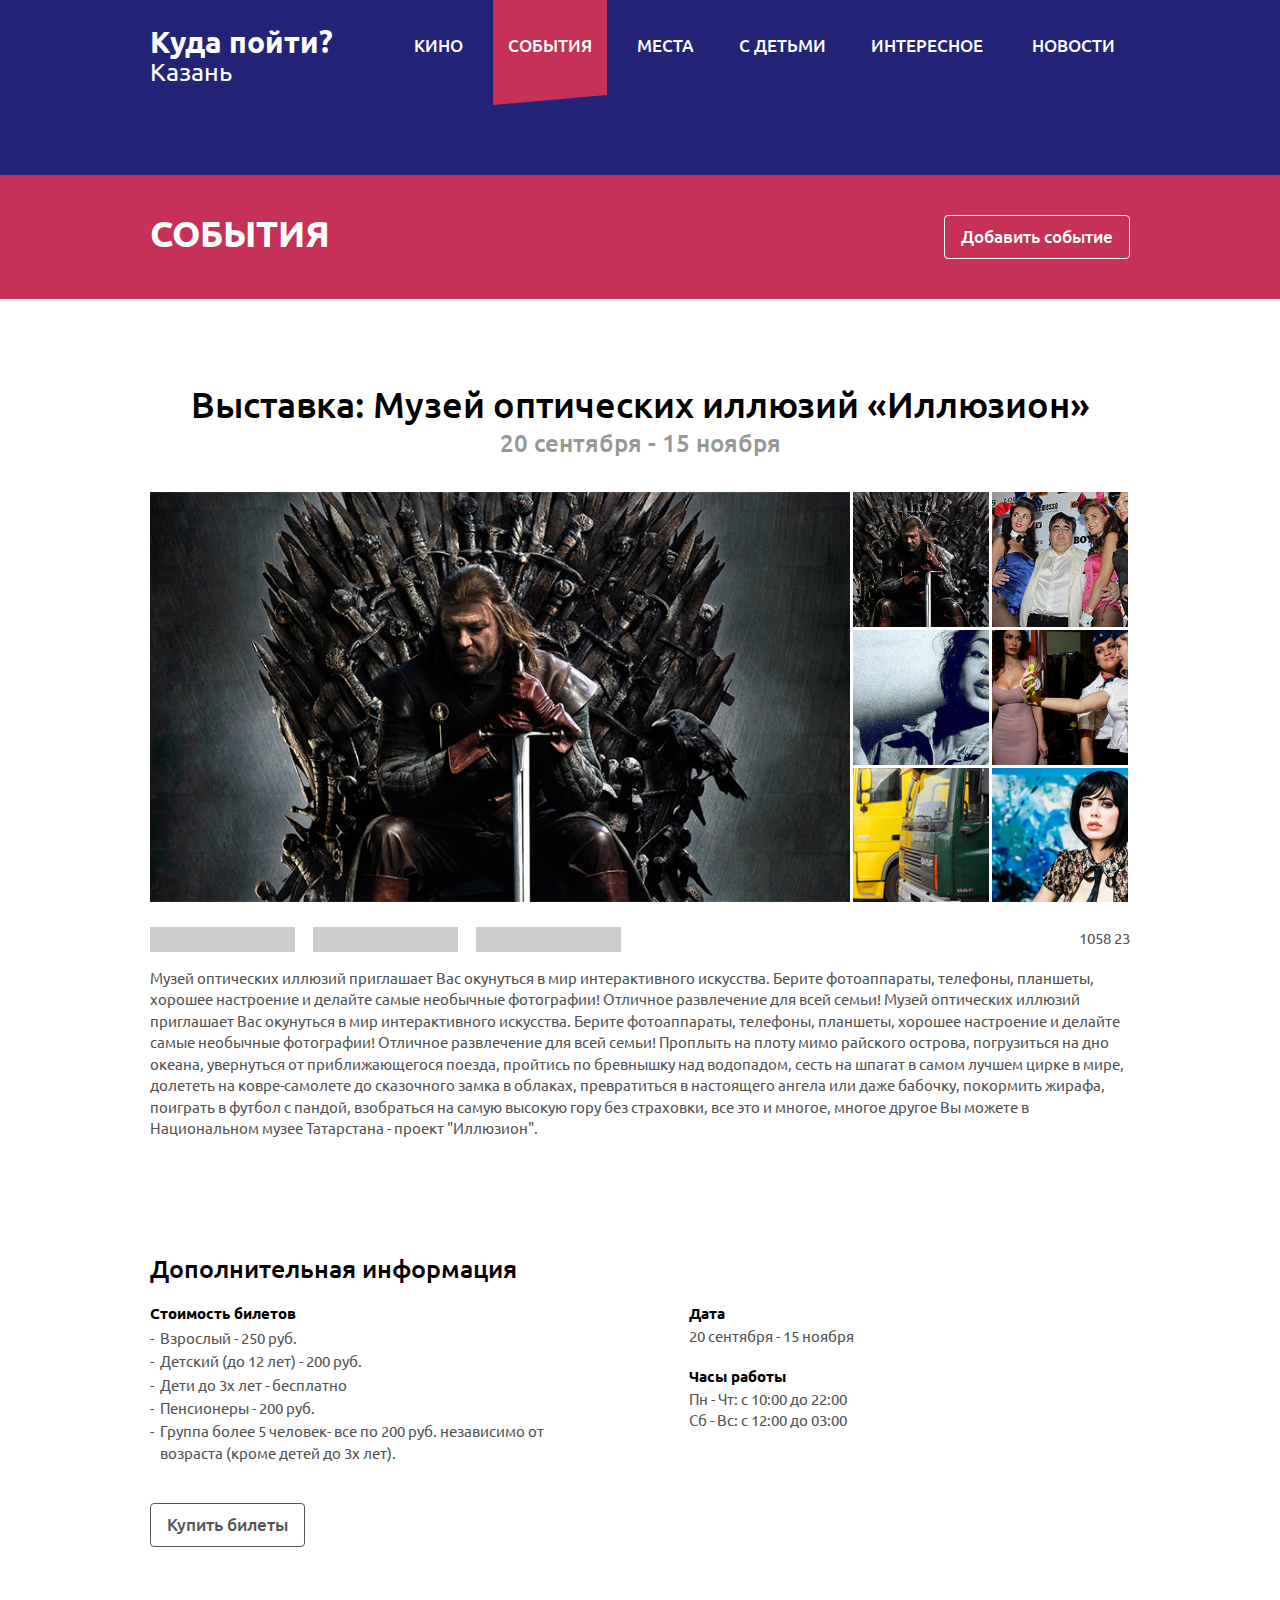
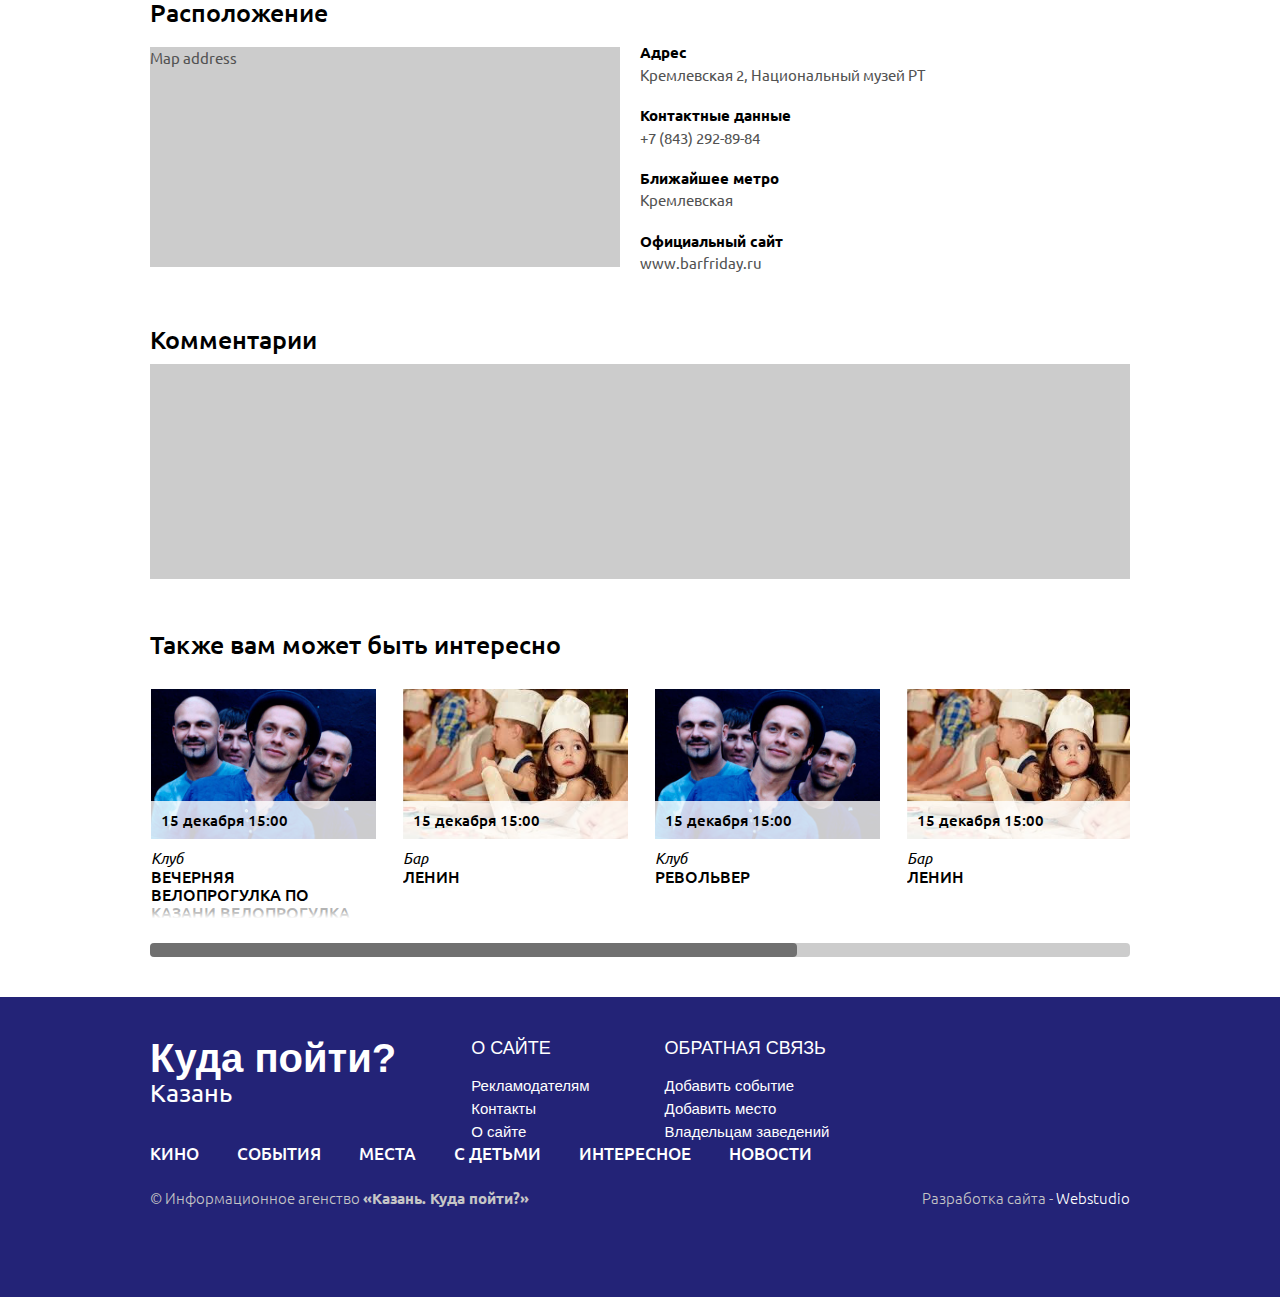
==== event-item.html @ ca63c4e7 "first commit" ====
<!DOCTYPE html>
<html>
  <head>
    <meta charset="utf-8">
    <meta http-equiv="X-UA-Compatible" content="IE=edge">
    <meta name="viewport" content="initial-scale=1.0">
    <title>Event-item</title>
    <link href="style/style.css" rel="stylesheet" media="all">
    <script src="http://vk.com/js/api/openapi.js" type="text/javascript"></script>
    <!--[if lt IE 9]>
      <script src="https://oss.maxcdn.com/libs/html5shiv/3.7.0/html5shiv.js"></script>
      <script src="https://oss.maxcdn.com/libs/respond.js/1.4.2/respond.min.js"></script>
    <![endif]-->

  </head>
<body>
    <div class="wrapper">
  
      <header>
        <div class="header-top">
          <div class="container">
            <div class="logo pull-left">
              <a href="#">Куда пойти? <span>Казань</span></a>
            </div>
            <nav class="pull-right">
              <ul class="menu-list">
                <li class="first"><a href="#" class="link-menu">кино</a></li>
                <li class="second active"><a href="#" class="link-menu">события</a></li>
                <li class="third"><a href="#" class="link-menu">места</a></li>
                <li class="fourth"><a href="#" class="link-menu">с детьми</a></li>
                <li class="five"><a href="#" class="link-menu">интересное</a></li>
                <li class="six"><a href="#" class="link-menu">новости</a></li>
              </ul>
            </nav>  
          </div><!-- end container -->
        </div>
        <div class="header-bottom event-bg">  
          <div class="container">
            <div class="pull-left">
              <h1 class="title-h1">События</h1>
            </div>
            <div class="pull-right">
              <button class="btn btn-w">Добавить событие</button>
            </div>
          </div>
        </div>
      </header>

      <div class="middle">
        <div class="container">
            <div class="news-node">
              <div class="news-item">
                <h4 href="#" class="news-title">Выставка: Музей оптических иллюзий «Иллюзион»</h4>
                <p class="news-node-date">20 сентября - 15 ноября</p>
                <div class="gallery-img">
                  <div class="pull-left img-review"><img src="i/news.jpg"></div>
                  <div class="pull-right img-thumbnails">
                    <ul class="list-img-thumbnail">
                      <li>
                        <a href="i/news.jpg" class="img-thumbnail-item"><img src="i/news.jpg"></a>
                      </li>
                      <li>
                        <a href="i/news2.jpg" class="img-thumbnail-item"><img src="i/news2.jpg"></a>
                      </li>
                      <li>
                        <a href="i/news3.jpg" class="img-thumbnail-item"><img src="i/news3.jpg"></a>
                      </li>
                      <li>
                        <a href="i/news4.jpg" class="img-thumbnail-item"><img src="i/news4.jpg"></a>
                      </li>
                      <li>
                        <a href="i/news5.jpg" class="img-thumbnail-item"><img src="i/news5.jpg"></a>
                      </li>
                      <li>
                        <a href="i/news6.jpg" class="img-thumbnail-item"><img src="i/news6.jpg"></a>
                      </li>
                    </ul>
                  </div>
                </div>
                <div class="news-body">
                  <div class="news-body-header">
                    <div class="pull-left">
                      <div class="social-wrap">
                        <div></div>
                        <div></div>
                        <div></div>
                      </div>
                    </div>
                    <div class="pull-right"><span class="reviewed-icon">1058</span> <span class="comment-icon">23</span></div>
                  </div>
                  <p class="text">
                    Музей оптических иллюзий приглашает Вас окунуться в мир интерактивного искусства. Берите фотоаппараты, телефоны, планшеты, хорошее настроение и делайте самые необычные фотографии! Отличное развлечение для всей семьи! Музей оптических иллюзий приглашает Вас окунуться в мир интерактивного искусства. Берите фотоаппараты, телефоны, планшеты, хорошее настроение и делайте самые необычные фотографии! Отличное развлечение для всей семьи!
                    Проплыть на плоту мимо райского острова, погрузиться на дно океана, увернуться от приближающегося поезда, пройтись по бревнышку над водопадом, сесть на шпагат в самом лучшем цирке в мире, долететь на ковре-самолете до сказочного замка в облаках, превратиться в настоящего ангела или даже бабочку, покормить жирафа, поиграть в футбол с пандой, взобраться на самую высокую гору без страховки, все это и многое, многое другое Вы можете в Национальном музее Татарстана - проект "Иллюзион". 
                  </p>
                </div>
              </div>
            </div>

            <div class="info-node">
              <h4 class="title">Дополнительная информация</h4>
              <div class="list-info-node-wrap">
                <ul class="list-info-node pull-left">

                  <li>
                    <h4>Стоимость билетов</h4>
                    <ul class="list-dash">
                      <li>Взрослый - 250 руб.</li>
                      <li>Детский (до 12 лет) - 200 руб.</li>
                      <li>Дети до 3х лет - бесплатно</li>
                      <li>Пенсионеры - 200 руб.</li>
                      <li>Группа более 5 человек- все по 200 руб. независимо от возраста (кроме детей до 3х лет).</li>
                    </ul>
                  </li>
                </ul>
                <ul class="list-info-node pull-right">
                  <li>
                    <h4>Дата</h4>
                    <p>20 сентября - 15 ноября</p>
                  </li>
                  <li>
                    <h4>Часы работы</h4>
                    <p>Пн - Чт:  с 10:00 до 22:00</p>
                    <p>Сб - Вс: с 12:00 до 03:00</p>
                  </li>
                </ul>
              </div>  
              <a href="#" class="btn btn-gray">Купить билеты</a>
            </div>

            <div class="addr-node">
              <h4 class="title">Расположение</h4>

              <div class="addr-wrap">
                <div class="map-wrap pull-left">
                  Map address
                </div>
                <div class="addr-info pull-right">
                  <ul class="addr-list">
                    <li>
                      <h4>Адрес</h4>
                      <p>Кремлевская 2, Национальный музей РТ</p>
                    </li>
                    <li>
                      <h4>Контактные данные</h4>
                      <p><a href="tel:+78432928984">+7 (843) 292-89-84</a></p>
                    </li>
                    <li>
                      <h4>Ближайшее метро</h4>
                      <p>Кремлевская</p>
                    </li>
                    <li>
                      <h4>Официальный сайт</h4>
                      <p><a href="http://www.barfriday.ru/">www.barfriday.ru </a></p>
                    </li>
                  </ul>
                </div>
              </div>
            </div>
            <div class="comment-wrap">
              <h4 class="title">Комментарии</h4>
              <div class="comment-plagin">
              </div>
            </div>

            <div class="other-news-wrap">
              <h4 class="title">Также вам может быть интересно</h4>

              <div class="scroll-h scroll-gray">
                  <ul class="list-inline list-other-news list-other-places">
                    <li>
                      <div class="news-item">
                        <div class="news-img">
                          <img src="i/peolpe.jpg" alt="">
                          <div class="events-time">15 декабря 15:00</div>
                        </div>
                        <div class="news-body border-not">
                          <div class="news-body-header">
                            <div class="pull-left">
                              <p class="news-type">Клуб</p>
                            </div>
                          </div>
                          <a href="#" class="news-title">Вечерняя <br>велопрогулка по казани велопрогулка по казани
                          </a>
                        </div>
                      </div>
                    </li>
                    <li>
                      <div class="news-item">
                        <div class="news-img">
                          <img src="i/girl.jpg" alt="">
                          <div class="events-time">15 декабря 15:00</div>
                        </div>
                        <div class="news-body border-not">
                          <div class="news-body-header">
                            <div class="pull-left">
                              <p class="news-type">Бар</p>
                            </div>
                          </div>
                          <a href="#" class="news-title">Ленин
                          </a>
                        </div>
                      </div>
                    </li>
                    <li>
                      <div class="news-item">
                        <div class="news-img">
                          <img src="i/peolpe.jpg" alt="">
                          <div class="events-time">15 декабря 15:00</div>
                        </div>
                        <div class="news-body border-not">
                          <div class="news-body-header">
                            <div class="pull-left">
                              <p class="news-type">Клуб</p>
                            </div>
                          </div>
                          <a href="#" class="news-title">Револьвер
                          </a>
                        </div>
                      </div>
                    </li>
                    <li>
                      <div class="news-item">
                        <div class="news-img">
                          <img src="i/girl.jpg" alt="">
                          <div class="events-time">15 декабря 15:00</div>
                        </div>
                        <div class="news-body border-not">
                          <div class="news-body-header">
                            <div class="pull-left">
                              <p class="news-type">Бар</p>
                            </div>
                          </div>
                          <a href="#" class="news-title">Ленин
                          </a>
                        </div>
                      </div>
                    </li>
                    <li>
                      <div class="news-item">
                        <div class="news-img">
                          <img src="i/peolpe.jpg" alt="">
                          <div class="events-time">15 декабря 15:00</div>
                        </div>
                        <div class="news-body border-not">
                          <div class="news-body-header">
                            <div class="pull-left">
                              <p class="news-type">Клуб</p>
                            </div>
                          </div>
                          <a href="#" class="news-title">Револьвер
                          </a>
                        </div>
                      </div>
                    </li>
                    <li>
                      <div class="news-item">
                        <div class="news-img">
                          <img src="i/girl.jpg" alt="">
                          <div class="events-time">15 декабря 15:00</div>
                        </div>
                        <div class="news-body border-not">
                          <div class="news-body-header">
                            <div class="pull-left">
                              <p class="news-type">Бар</p>
                            </div>
                          </div>
                          <a href="#" class="news-title">Ленин
                          </a>
                        </div>
                      </div>
                    </li>
                  </ul>
              </div> 

            </div>
 
        </div>  
      </div><!-- end middle -->

   
    </div><!-- end wrapper -->

    <footer id="footer">
      <div class="container">
        <div class="footer-top">
          <div class="logo pull-left">
            <a href="#">Куда пойти? <span>Казань</span></a>
          </div>
          <div class="footer-submenu pull-left">
            <h3>о сайте</h3>
            <ul class="submenu-list">
              <li><a href="#">Рекламодателям</a></li>
              <li><a href="#">Контакты</a></li>
              <li><a href="#">О сайте</a></li>
            </ul>
          </div>
          <div class="footer-submenu pull-left">
            <h3>обратная связь</h3>
            <ul class="submenu-list">
              <li><a href="#">Добавить событие</a></li>
              <li><a href="#">Добавить место</a></li>
              <li><a href="#">Владельцам заведений</a></li>
            </ul>
          </div>
          <div class="vk-wrapper pull-right">
            <!-- VK Widget -->
            <div id="vk_groups"></div>
            <script type="text/javascript">
            VK.Widgets.Group("vk_groups", {mode: 1, width: "220", height: "400", color1: 'FFFFFF', color2: '2B587A', color3: '5B7FA6'}, 38959783);
            </script>
          </div>
        </div>  
        <ul class="menu-list-footer">
          <li><a href="#">кино</a></li>
          <li><a href="#">события</a></li>
          <li><a href="#">места</a></li>
          <li><a href="#">с детьми</a></li>
          <li><a href="#">интересное</a></li>
          <li><a href="#">новости</a></li>
        </ul>
        <div class="footer-bottom">
          <div class="pull-left">
            <p>© Информационное агенство <b>«Казань. Куда пойти?»</b></p>
          </div>
          <div class="pull-right">
            <p>Разработка сайта - <a href="#">Webstudio</a></p>
          </div>
        </div>  
      </div>
    </footer><!-- end footer -->

    <!-- <script src="https://ajax.googleapis.com/ajax/libs/jquery/1/jquery.min.js"></script>-->
    <script src="src/js/jquery-min.js"></script>
    <script src="src/js/slick.js"></script>
    <script src="src/js/scrollpane.js"></script>
    <script src="js/index.js"></script>
  </body>
</html>
---- style/style.css ----
@charset "UTF-8";
@import url(https://fonts.googleapis.com/css?family=Ubuntu:400,300,300italic,500,700&subset=latin,cyrillic);
/*! normalize.css v3.0.1 | MIT License | git.io/normalize */
html { -ms-text-size-adjust: 100%; -webkit-text-size-adjust: 100%; }

body { margin: 0; }

article, aside, details, figcaption, figure, footer, header, hgroup, main, nav, section, summary { display: block; }

audio, canvas, progress, video { display: inline-block; vertical-align: baseline; }

audio:not([controls]) { display: none; height: 0; }

[hidden], template { display: none; }

a { background: transparent; }

a:active, a:hover, a:focus { outline: 0; }

abbr[title] { border-bottom: 1px dotted; }

b, strong { font-weight: bold; }

dfn { font-style: italic; }

h1 { font-size: 2em; margin: 0.67em 0; }

mark { background: #ff0; color: #000; }

small { font-size: 80%; }

sub, sup { font-size: 75%; line-height: 0; position: relative; vertical-align: baseline; }

sup { top: -0.5em; }

sub { bottom: -0.25em; }

img { border: 0; }

svg:not(:root) { overflow: hidden; }

figure { margin: 1em 40px; }

hr { -moz-box-sizing: content-box; box-sizing: content-box; height: 0; }

pre { overflow: auto; }

code, kbd, pre, samp { font-family: monospace, monospace; font-size: 1em; }

button, input, optgroup, select, textarea { color: inherit; font: inherit; margin: 0; }

button { overflow: visible; }

button, select { text-transform: none; }

button, html input[type="button"], input[type="reset"], input[type="submit"] { -webkit-appearance: button; cursor: pointer; }

button[disabled], html input[disabled] { cursor: default; }

button::-moz-focus-inner, input::-moz-focus-inner { border: 0; padding: 0; }

input { line-height: normal; }

input[type="checkbox"], input[type="radio"] { box-sizing: border-box; padding: 0; }

input[type="number"]::-webkit-inner-spin-button, input[type="number"]::-webkit-outer-spin-button { height: auto; }

input[type="search"] { -webkit-appearance: textfield; -moz-box-sizing: content-box; -webkit-box-sizing: content-box; box-sizing: content-box; }

input[type="search"]::-webkit-search-cancel-button, input[type="search"]::-webkit-search-decoration { -webkit-appearance: none; }

fieldset { border: 1px solid #c0c0c0; margin: 0 2px; padding: 0.35em 0.625em 0.75em; }

legend { border: 0; padding: 0; }

textarea { overflow: auto; }

optgroup { font-weight: bold; }

table { border-collapse: collapse; border-spacing: 0; }

td, th { padding: 0; }

* { -webkit-box-sizing: border-box; -moz-box-sizing: border-box; box-sizing: border-box; outline: none; }

*:before, *:after { -webkit-box-sizing: border-box; -moz-box-sizing: border-box; box-sizing: border-box; }

html { -webkit-tap-highlight-color: transparent; }

body { font-family: "Ubuntu", "Helvetica Neue", Helvetica, Arial, sans-serif; font-size: 15px; line-height: 1.42857; color: #525252; background-color: #fff; word-wrap: break-word; }

input, button, select, textarea { font-family: inherit; font-size: inherit; line-height: inherit; }

a { color: #428bca; text-decoration: none; }
a:hover, a:focus { color: #2a6496; text-decoration: underline; }

figure { margin: 0; }

img { vertical-align: middle; }

.img-responsive { display: block; width: 100% \9; max-width: 100%; height: auto; }

.img-rounded { border-radius: 6px; }

.img-thumbnail { padding: 4px; line-height: 1.42857; background-color: #fff; border: 1px solid #ddd; border-radius: 4px; -webkit-transition: all 0.2s ease-in-out; -o-transition: all 0.2s ease-in-out; transition: all 0.2s ease-in-out; display: inline-block; width: 100% \9; max-width: 100%; height: auto; }

.img-circle { border-radius: 50%; }

hr { margin-top: 21px; margin-bottom: 21px; border: 0; border-top: 1px solid #eeeeee; }

.color-y { color: #ffb91d; }

.list-inline { padding: 0; margin: 0; list-style: none; }
.list-inline li { display: inline-block; vertical-align: top; }

.container { margin-right: auto; margin-left: auto; padding-left: 10px; padding-right: 10px; width: 1000px; }
.container:before, .container:after { content: " "; display: table; }
.container:after { clear: both; }

.container-fluid { margin-right: auto; margin-left: auto; padding-left: 10px; padding-right: 10px; }
.container-fluid:before, .container-fluid:after { content: " "; display: table; }
.container-fluid:after { clear: both; }

.row { margin-left: -10px; margin-right: -10px; }
.row:before, .row:after { content: " "; display: table; }
.row:after { clear: both; }

.col-xs-1, .col-sm-1, .col-md-1, .col-lg-1, .col-xs-2, .col-sm-2, .col-md-2, .col-lg-2, .col-xs-3, .col-sm-3, .col-md-3, .col-lg-3, .col-xs-4, .col-sm-4, .col-md-4, .col-lg-4, .col-xs-5, .col-sm-5, .col-md-5, .col-lg-5, .col-xs-6, .col-sm-6, .col-md-6, .col-lg-6, .col-xs-7, .col-sm-7, .col-md-7, .col-lg-7, .col-xs-8, .col-sm-8, .col-md-8, .col-lg-8, .col-xs-9, .col-sm-9, .col-md-9, .col-lg-9, .col-xs-10, .col-sm-10, .col-md-10, .col-lg-10, .col-xs-11, .col-sm-11, .col-md-11, .col-lg-11, .col-xs-12, .col-sm-12, .col-md-12, .col-lg-12 { position: relative; min-height: 1px; padding-left: 10px; padding-right: 10px; }

.col-lg-1, .col-lg-2, .col-lg-3, .col-lg-4, .col-lg-5, .col-lg-6, .col-lg-7, .col-lg-8, .col-lg-9, .col-lg-10, .col-lg-11, .col-lg-12 { float: left; }

.col-lg-1 { width: 8.33333%; }

.col-lg-2 { width: 16.66667%; }

.col-lg-3 { width: 25%; }

.col-lg-4 { width: 33.33333%; }

.col-lg-5 { width: 41.66667%; }

.col-lg-6 { width: 50%; }

.col-lg-7 { width: 58.33333%; }

.col-lg-8 { width: 66.66667%; }

.col-lg-9 { width: 75%; }

.col-lg-10 { width: 83.33333%; }

.col-lg-11 { width: 91.66667%; }

.col-lg-12 { width: 100%; }

.col-lg-pull-0 { right: auto; }

.col-lg-pull-1 { right: 8.33333%; }

.col-lg-pull-2 { right: 16.66667%; }

.col-lg-pull-3 { right: 25%; }

.col-lg-pull-4 { right: 33.33333%; }

.col-lg-pull-5 { right: 41.66667%; }

.col-lg-pull-6 { right: 50%; }

.col-lg-pull-7 { right: 58.33333%; }

.col-lg-pull-8 { right: 66.66667%; }

.col-lg-pull-9 { right: 75%; }

.col-lg-pull-10 { right: 83.33333%; }

.col-lg-pull-11 { right: 91.66667%; }

.col-lg-pull-12 { right: 100%; }

.col-lg-push-0 { left: auto; }

.col-lg-push-1 { left: 8.33333%; }

.col-lg-push-2 { left: 16.66667%; }

.col-lg-push-3 { left: 25%; }

.col-lg-push-4 { left: 33.33333%; }

.col-lg-push-5 { left: 41.66667%; }

.col-lg-push-6 { left: 50%; }

.col-lg-push-7 { left: 58.33333%; }

.col-lg-push-8 { left: 66.66667%; }

.col-lg-push-9 { left: 75%; }

.col-lg-push-10 { left: 83.33333%; }

.col-lg-push-11 { left: 91.66667%; }

.col-lg-push-12 { left: 100%; }

.col-lg-offset-0 { margin-left: 0%; }

.col-lg-offset-1 { margin-left: 8.33333%; }

.col-lg-offset-2 { margin-left: 16.66667%; }

.col-lg-offset-3 { margin-left: 25%; }

.col-lg-offset-4 { margin-left: 33.33333%; }

.col-lg-offset-5 { margin-left: 41.66667%; }

.col-lg-offset-6 { margin-left: 50%; }

.col-lg-offset-7 { margin-left: 58.33333%; }

.col-lg-offset-8 { margin-left: 66.66667%; }

.col-lg-offset-9 { margin-left: 75%; }

.col-lg-offset-10 { margin-left: 83.33333%; }

.col-lg-offset-11 { margin-left: 91.66667%; }

.col-lg-offset-12 { margin-left: 100%; }

.btn { display: inline-block; margin-bottom: 0; text-align: center; vertical-align: middle; cursor: pointer; background-image: none; background: none; border: 1px solid #ccc; border-radius: 4px; padding: 1px 16px; font: 500 17px/40px "Ubuntu", sans-serif; white-space: nowrap; -webkit-user-select: none; -moz-user-select: none; -ms-user-select: none; user-select: none; -webkit-transition: all linear 0.2s; -o-transition: all linear 0.2s; transition: all linear 0.2s; }
.btn:hover, .btn:active, .btn:focus, .btn.active { text-decoration: none; }

.btn-w { border-color: #fff; color: #fff; }
.btn-w:hover, .btn-w:active, .btn-w:focus, .btn-w.active { background: #fff; }

.btn-gray { border-color: #565555; color: #565555; }
.btn-gray:hover, .btn-gray:active, .btn-gray:focus, .btn-gray.active { background: #565555; color: #fff; }

.btn-y { border-color: #ffb91d; color: #ffb91d; }
.btn-y:hover, .btn-y:active, .btn-y:focus, .btn-y.active { background: #ffb91d; color: #fff; }

.btn-g { border-color: #6bc04b; color: #6bc04b; }
.btn-g:hover, .btn-g:active, .btn-g:focus, .btn-g.active { background: #6bc04b; color: #fff; }

.btn-dark-bl { border-color: #388cf5; color: #388cf5; }
.btn-dark-bl:hover, .btn-dark-bl:active, .btn-dark-bl:focus, .btn-dark-bl.active { background: #388cf5; color: #fff; }

.btn-more { width: 148px; text-align: center; }

.btn-center { display: block; margin: 0 auto; }

.pagination-wrap { margin: 30px 0; text-align: center; }

.pagination { display: inline-block; border: 1px solid #565555; border-radius: 4px; font-size: 0; }
.pagination li { width: 44px; height: 42px; border-left: 1px solid #565555; }
.pagination li a { display: block; font: 500 17px/42px "Ubuntu",sans-serif; color: #565555; -webkit-transition: all linear 0.1s; -o-transition: all linear 0.1s; transition: all linear 0.1s; }
.pagination li a.active { color: #fff; background: #565555; }
.pagination li a:hover, .pagination li a:focus, .pagination li a:active { color: #fff; background: #565555; text-decoration: none; }
.pagination li:first-child { border: none; }

.clearfix:before, .clearfix:after { content: " "; display: table; }
.clearfix:after { clear: both; }

.center-block { display: block; margin-left: auto; margin-right: auto; }

.pull-right { float: right !important; }

.pull-left { float: left !important; }

.hide { display: none !important; }

.show { display: block !important; }

.invisible { visibility: hidden; }

.text-hide { font: 0/0 a; color: transparent; text-shadow: none; background-color: transparent; border: 0; }

.hidden { display: none !important; visibility: hidden !important; }

.affix { position: fixed; -webkit-transform: translate3d(0, 0, 0); transform: translate3d(0, 0, 0); }

/* Slider */
.slick-slider { position: relative; display: block; -moz-box-sizing: border-box; box-sizing: border-box; -webkit-user-select: none; -moz-user-select: none; -ms-user-select: none; user-select: none; -webkit-touch-callout: none; -khtml-user-select: none; -ms-touch-action: pan-y; touch-action: pan-y; -webkit-tap-highlight-color: transparent; }

.slick-list { position: relative; display: block; overflow: hidden; margin: 0; padding: 0; }

.slick-list:focus { outline: none; }

.slick-list.dragging { cursor: pointer; cursor: hand; }

.slick-slider .slick-track, .slick-slider .slick-list { -webkit-transform: translate3d(0, 0, 0); -moz-transform: translate3d(0, 0, 0); -ms-transform: translate3d(0, 0, 0); -o-transform: translate3d(0, 0, 0); transform: translate3d(0, 0, 0); }

.slick-track { position: relative; top: 0; left: 0; display: block; }

.slick-track:before, .slick-track:after { display: table; content: ''; }

.slick-track:after { clear: both; }

.slick-loading .slick-track { visibility: hidden; }

.slick-slide { display: none; float: left; height: 100%; min-height: 1px; }

[dir='rtl'] .slick-slide { float: right; }

.slick-slide img { display: block; }

.slick-slide.slick-loading img { display: none; }

.slick-slide.dragging img { pointer-events: none; }

.slick-initialized .slick-slide { display: block; }

.slick-loading .slick-slide { visibility: hidden; }

.slick-vertical .slick-slide { display: block; height: auto; border: 1px solid transparent; }

.slick-arrow.slick-hidden { display: none; }

/* Slider */
/* Icons */
@font-face { font-family: 'slick'; font-weight: normal; font-style: normal; src: url("./fonts/slick.eot"); src: url("./fonts/slick.eot?#iefix") format("embedded-opentype"), url("./fonts/slick.woff") format("woff"), url("./fonts/slick.ttf") format("truetype"), url("./fonts/slick.svg#slick") format("svg"); }
/* Arrows */
.slick-prev, .slick-next { font-size: 0; line-height: 0; position: absolute; top: 50%; display: block; width: 20px; height: 20px; padding: 0; margin-top: -10px\9; /*lte IE 8*/ -webkit-transform: translate(0, -50%); -ms-transform: translate(0, -50%); transform: translate(0, -50%); cursor: pointer; color: transparent; border: none; outline: none; background: transparent; }

.slick-prev:hover, .slick-prev:focus, .slick-next:hover, .slick-next:focus { color: transparent; outline: none; background: transparent; }

.slick-prev:hover:before, .slick-prev:focus:before, .slick-next:hover:before, .slick-next:focus:before { opacity: 1; }

.slick-prev.slick-disabled:before, .slick-next.slick-disabled:before { opacity: .25; }

.slick-prev:before, .slick-next:before { font-family: 'slick'; font-size: 20px; line-height: 1; opacity: .75; color: #000; -webkit-font-smoothing: antialiased; -moz-osx-font-smoothing: grayscale; }

.slick-prev { left: -25px; }

[dir='rtl'] .slick-prev { right: -25px; left: auto; }

.slick-prev:before { content: 'тЖР'; }

[dir='rtl'] .slick-prev:before { content: 'тЖТ'; }

.slick-next { right: -25px; }

[dir='rtl'] .slick-next { right: auto; left: -25px; }

.slick-next:before { content: 'тЖТ'; }

[dir='rtl'] .slick-next:before { content: 'тЖР'; }

/* Dots */
.slick-slider { margin-bottom: 30px; }

.slick-dots { position: absolute; top: 0; right: -35px; margin: 0; display: block; width: 20px; padding: 0; list-style: none; text-align: center; }

.slick-dots li { position: relative; width: 20px; height: 22px; padding: 0; cursor: pointer; }

.slick-dots li button { font-size: 0; line-height: 0; display: block; width: 20px; height: 20px; padding: 5px; cursor: pointer; color: transparent; border: 0; outline: none; background: transparent; }

.slick-dots li button:hover, .slick-dots li button:focus { outline: none; }

.slick-dots li button:hover:before, .slick-dots li button:focus:before { opacity: 1; }

.slick-dots li button:before { position: absolute; z-index: 10; top: 0; left: 0; width: 12px; height: 12px; border-radius: 12px; border: 2px solid transparent; content: ''; text-align: center; -webkit-font-smoothing: antialiased; -moz-osx-font-smoothing: grayscale; }

.carousel-yellow .slick-dots li button:before { border-color: #ffb91d; }

.carousel-yellow .slick-dots li.slick-active button:before, .carousel-yellow .slick-dots li button:hover:before, .carousel-yellow .slick-dots li button:focus:before { background: #ffb91d; }

.carousel-white .slick-dots li button:before { border-color: #fff; }

.carousel-white .slick-dots li.slick-active button:before, .carousel-white .slick-dots li button:hover:before, .carousel-white .slick-dots li button:focus:before { background: #fff; }

.carousel-dark-bl .slick-dots li button:before { border-color: #388cf5; }

.carousel-dark-bl .slick-dots li.slick-active button:before, .carousel-dark-bl .slick-dots li button:hover:before, .carousel-dark-bl .slick-dots li button:focus:before { background: #388cf5; }

.carousel-green .slick-dots li button:before { border-color: #6bc04b; }

.carousel-green .slick-dots li.slick-active button:before, .carousel-green .slick-dots li button:hover:before, .carousel-green .slick-dots li button:focus:before { background: #6bc04b; }

/* CSS Styles that are needed by jScrollPane for it to operate correctly.  Include this stylesheet in your site or copy and paste the styles below into your stylesheet - jScrollPane may not operate correctly without them. */
.jspContainer { overflow: hidden; position: relative; }

.jspPane { position: absolute; }

.jspVerticalBar { position: absolute; top: 0; right: 0; width: 16px; height: 100%; background: red; }

.jspHorizontalBar { position: absolute; bottom: 25px; left: 0; width: 100%; height: 14px; }

.jspCap { display: none; }

.jspHorizontalBar .jspCap { float: left; }

.jspTrack { background: rgba(255, 255, 255, 0.6); position: relative; }

.jspDrag { background: #fff; position: relative; top: 0; left: 0; cursor: pointer; }

.jspHorizontalBar .jspTrack, .jspHorizontalBar .jspDrag { float: left; height: 100%; border-radius: 4px; }

.jspArrow { background: #50506d; text-indent: -20000px; display: block; cursor: pointer; padding: 0; margin: 0; }

.jspArrow.jspDisabled { cursor: default; background: #80808d; }

.jspVerticalBar .jspArrow { height: 16px; }

.jspHorizontalBar .jspArrow { width: 16px; float: left; height: 100%; }

.jspVerticalBar .jspArrow:focus { outline: none; }

.jspCorner { background: #eeeef4; float: left; height: 100%; }

.jspPane { outline: none; }

/* Yuk! CSS Hack for IE6 3 pixel bug :( */
* html .jspCorner { margin: 0 -3px 0 0; }

.scroll-gray .jspTrack { background: rgba(0, 0, 0, 0.2); }
.scroll-gray .jspDrag { background: rgba(0, 0, 0, 0.45); }

.film-item { margin: 30px 0; }

.film-header { margin: 20px 0 30px 0; }
.film-header:before, .film-header:after { content: " "; display: table; }
.film-header:after { clear: both; }
.film-header h2 { margin: 5px 0; font: 500 36px/40px "Ubuntu", sans-serif; color: #000; letter-spacing: 0; }
.film-header h4 { margin: 5px 0; font: 500 24px/26px "Ubuntu", sans-serif; color: #979797; }
.film-header .name-film { max-width: 760px; }

.film-header .btn { margin: 10px 0; }

.film-info { margin: 10px 0; font-size: 0; }
.film-info:before, .film-info:after { content: " "; display: table; }
.film-info:after { clear: both; }
.film-info .col-1, .film-info .col-3 { display: inline-block; vertical-align: top; overflow: hidden; }
.film-info .col-2 { display: inline-block; vertical-align: top; }

.film-poster { width: 136px; margin-right: 40px; }
.film-poster img { display: block; max-width: 100%; }

.film-detail-list { list-style-type: none; padding: 0; margin: 0; width: 500px; margin: -25px 30px 0 -3%; }
.film-detail-list li { display: inline-block; vertical-align: top; width: 47%; margin: 25px 0 0 3%; }
.film-detail-list .title { margin: 0; font: 700 15px/17px "Ubuntu", sans-serif; color: #000; letter-spacing: 0; }
.film-detail-list .text { margin: 0; font: 400 15px/17px "Ubuntu", sans-serif; color: #525252; }

.film-raiting { width: 270px; background: #ccc; height: 180px; }

.film-review { position: relative; height: 75px; overflow: hidden; }
.film-review p { margin: 10px 0; }
.film-review .inner { padding: 0 0 10px 0; }

.film-link-review { position: absolute; bottom: 0; display: inline-block; color: #000; }
.film-link-review:hover, .film-link-review:focus { color: #000; }
.film-link-review:focus { text-decoration: none; }

.film-synopsis { position: relative; padding: 0 0 20px 0; margin: 0 0 20px 0; }

.film-gallery { height: 150px; background: #ccc; }

.film-shows-top:before, .film-shows-top:after { content: " "; display: table; }
.film-shows-top:after { clear: both; }
.film-shows-top .title { float: left; margin: 10px 0; font: 500 36px/40px "Ubuntu", sans-serif; color: #000; letter-spacing: 0; }
.film-shows-top .text { float: right; color: #000; }

.film-shows-header:before, .film-shows-header:after { content: " "; display: table; }
.film-shows-header:after { clear: both; }
.film-shows-header .tag-list.pull-left { margin-left: -15px; }
.film-shows-header .btn { padding: 1px 14px; }

.table-cinema td { vertical-align: middle; padding: 10px 0 20px 0; }

.table-cinema { width: 100%; margin: 12px 0; table-layout: fixed; }
.table-cinema tr { border-top: 1px solid #ccc; }
.table-cinema tr td:first-child { width: 40%; padding-right: 20px; }
.table-cinema tr td:nth-child(2) { width: 60%; }

.table-cinema .cinema-title { margin: 0; font: 700 20px/23px "Ubuntu", sans-serif; color: #000; }
.table-cinema .addr { margin: 0; }

.list-show { list-style: none; padding: 0; margin: 0 0 0 -11px; font-size: 0; }
.list-show li { display: inline-block; margin: 10px 0 0 11px; }
.list-show .show-item { width: 80px; height: 40px; border: 1px solid #ccc; text-align: center; color: #000; font: 500 20px/40px "Ubuntu", sans-serif; }
.list-show .show-item.inactive { color: #ccc; }

.shows-detail { position: relative; padding: 0 0 0 50px; }
.shows-detail .shows-type { position: absolute; display: block; top: 50%; left: 0; margin-top: -3px; font: 300 16px/16px "Ubuntu", sans-serif; }

.news-item { margin: 0 0 20px 0; }
.news-item .news-img { overflow: hidden; }
.news-item .news-img img { display: block; width: 100%; }
.news-item .link-black { display: block; }

.news-tag { padding: 16px 20px; border: 1px solid #ccc; border-bottom: none; }
.news-tag .title { margin: 0; color: #3eb2fd; text-transform: uppercase; font: 500 16px/18px "Ubuntu", sans-serif; }

.news-tag.news-tag-border { border-top: none; }

.news-body-header:before, .news-body-header:after { content: " "; display: table; }
.news-body-header:after { clear: both; }
.news-body-header .news-type, .news-body-header .news-date { margin: 0; }
.news-body-header .news-type { font: italic 300 15px/18px "Ubuntu", sans-serif; color: #000; }
.news-body-header .news-date { font: 300 13px/15px "Ubuntu", sans-serif; }

.news-body { padding: 10px 20px 20px 20px; border: 1px solid #ccc; border-top: none; font-size: 15px; }
.news-body .news-title { display: block; margin: 5px 0 10px 0; color: #000; text-transform: uppercase; font: 500 24px/28px "Ubuntu", sans-serif; }
.news-body .text { margin: 10px 0 0 0; }

.news-item-photo .news-title { margin: 5px 0 0 0; font: 500 16px/18px "Ubuntu", sans-serif; }

.content-news-double:before, .content-news-double:after { content: " "; display: table; }
.content-news-double:after { clear: both; }
.content-news-double .content-news-left { float: left; width: 48%; }
.content-news-double .content-news-right { float: right; width: 48%; }

.news-group .news-item { margin-bottom: 0; }
.news-group .news-item .link-black { margin-bottom: 15px; }
.news-group .news-body .news-title { font: 500 16px/18px "Ubuntu", sans-serif; }
.news-group .news-short { padding: 18px 20px; border: 1px solid #ccc; border-top: none; }
.news-group .news-body { padding-bottom: 5px; }

.news-short-list { list-style: none; padding: 0; margin: 0; }
.news-short-list a { display: block; color: #000; font: 500 16px/18px "Ubuntu", sans-serif; }

.news-short-list li { margin-bottom: 20px; }

.news-short-list li:last-child { margin: 0; }

.news-node { padding: 60px 0 40px 0; text-align: center; }
.news-node .news-item { margin-bottom: 0; }
.news-node .news-title { margin: 25px 0 5px 0; font: 500 36px/40px "Ubuntu", sans-serif; color: #000; }
.news-node .news-body { padding: 10px 0; border: none; text-align: left; }
.news-node .news-body .text { margin: 0 0 15px 0; }
.news-node .news-body-header { padding: 15px 0; }
.news-node .news-date { color: #8b8b8b; margin: 8px 0; }
.news-node .news-type { margin: 8px 0; display: inline-block; border: 1px solid #525252; padding: 5px 12px; }

.news-node-date { margin: 0; font: 500 24px/28px "Ubuntu", sans-serif; color: #979797; }

.social-wrap { margin: 0 0 0 -15px; }
.social-wrap div { display: inline-block; vertical-align: top; width: 145px; height: 25px; background: #ccc; margin: 0 0 0 15px; }

.content-double { padding: 0 0 40px 0; }
.content-double:before, .content-double:after { content: " "; display: table; }
.content-double:after { clear: both; }
.content-double .content-left { float: left; width: 66%; }
.content-double .content-right { float: right; width: 32%; }

.pink-bg { background: #f43c7a; }
.pink-bg .btn-w:hover, .pink-bg .btn-w:active, .pink-bg .btn-w.active { background: #fff; color: #f43c7a; }

.blue-bg { background: #54bce3; }
.blue-bg .btn-w:hover, .blue-bg .btn-w:active, .blue-bg .btn-w.active { background: #fff; color: #54bce3; }

.white-bg { background: #fff; }

.event-bg { background: #c73057; }

.yellow-bg { background: #ffb91d; }

.news-bg { background: #3eb2fd; }

.violet-bg { background: #6c6fa5; }
.violet-bg .btn-w:hover, .violet-bg .btn-w:active, .violet-bg .btn-w.active { background: #fff; color: #6c6fa5; }

.color-w { color: #fff; }

.color-g { color: #6bc04b; }

.color-dark-bl { color: #388cf5; }

.list-dash { list-style: none; margin: 0; padding: 0; }
.list-dash li { position: relative; margin: 2px 0; padding: 0 0 0 10px; }
.list-dash li:before { content: "-"; position: absolute; top: 0; left: 0; }

.list-places { font-size: 0; margin: 0 0 30px -26px; }
.list-places li { width: 225px; margin: 20px 0 0 26px; font-size: 15px; }
.list-places li:hover .places-img img { -webkit-transform: scale(1.1); -ms-transform: scale(1.1); -o-transform: scale(1.1); transform: scale(1.1); }

.places-img { position: relative; height: 142px; overflow: hidden; border: 1px solid #dedede; margin: 0 0 7px 0; background: #ccc; }
.places-img img { width: 100%; -webkit-transition: all ease 0.9s; -o-transition: all ease 0.9s; transition: all ease 0.9s; }
.places-img .events-time { position: absolute; z-index: 10; bottom: 0; left: 0; width: 100%; padding: 10px; font: 500 15px/18px "Ubuntu", sans-serif; color: #000; background: rgba(255, 255, 255, 0.8); }

.places-header:before, .places-header:after { content: " "; display: table; }
.places-header:after { clear: both; }

.places-title { font: italic 300 15px/18px "Ubuntu", sans-serif; }

.places-link { position: relative; display: block; color: #000; text-transform: uppercase; font: 500 18px/20px "Ubuntu", sans-serif; height: 60px; overflow: hidden; }
.places-link:hover, .places-link:focus { color: #000; }
.places-link:after { content: ""; position: absolute; z-index: 10; bottom: 0; left: 0; width: 100%; height: 18px; background-image: -webkit-linear-gradient(top, rgba(255, 255, 255, 0.7) 40%, white 80%); background-image: -o-linear-gradient(top, rgba(255, 255, 255, 0.7) 40%, white 80%); background-image: linear-gradient(to bottom, rgba(255, 255, 255, 0.7) 40%, white 80%); background-repeat: repeat-x; filter: progid:DXImageTransform.Microsoft.gradient(startColorstr='#B3FFFFFF', endColorstr='#FFFFFFFF', GradientType=0); }

.link-black { color: #000; }
.link-black:hover { color: #000; }

.comment-wrap { margin: 50px 0; }
.comment-wrap .title { margin: 10px 0; color: #000; font: 500 25px/30px "Ubuntu", sans-serif; }

.comment-plagin { height: 215px; background: #ccc; }

.other-news-wrap { margin: 40px 0; }
.other-news-wrap .title { margin: 10px 0 30px 0; color: #000; font: 500 25px/30px "Ubuntu", sans-serif; }
.other-news-wrap .jspHorizontalBar { bottom: 0; }
.other-news-wrap .news-title { position: relative; height: 55px; overflow: hidden; }
.other-news-wrap .news-title:after { content: ""; position: absolute; z-index: 10; bottom: 0; left: 0; width: 100%; height: 18px; background-image: -webkit-linear-gradient(top, rgba(255, 255, 255, 0.7) 40%, white 80%); background-image: -o-linear-gradient(top, rgba(255, 255, 255, 0.7) 40%, white 80%); background-image: linear-gradient(to bottom, rgba(255, 255, 255, 0.7) 40%, white 80%); background-repeat: repeat-x; filter: progid:DXImageTransform.Microsoft.gradient(startColorstr='#B3FFFFFF', endColorstr='#FFFFFFFF', GradientType=0); }
.other-news-wrap .news-item { margin-bottom: 5px; }

.list-other-news { white-space: nowrap; margin: 0 0 10px -19px; font-size: 0; }
.list-other-news li { margin: 0 0 0 21px; width: 312px; white-space: normal; }
.list-other-news .news-title { font: 500 16px/18px "Ubuntu", sans-serif; }
.list-other-news .news-body { padding-bottom: 10px; }
.list-other-news .news-body.border-not { border: none; padding: 10px 0; }

.list-other-news .news-img { position: relative; height: 190px; background: #ccc; }
.list-other-news .news-img img { position: absolute; top: 0; left: 50%; height: 100%; width: auto; -webkit-transform: translate(-50%, 0); -ms-transform: translate(-50%, 0); -o-transform: translate(-50%, 0); transform: translate(-50%, 0); }

.list-other-news.list-other-places { margin: 0 0 10px -30px; }
.list-other-news.list-other-places li { width: 225px; margin: 0 -4px 0 31px; }
.list-other-news.list-other-places .news-title { margin: 0 0 10px 0; }

.list-other-news.list-other-places .news-img { height: 150px; }

.gallery-img { margin: 35px 0 0 0; }
.gallery-img:before, .gallery-img:after { content: " "; display: table; }
.gallery-img:after { clear: both; }
.gallery-img .img-review { position: relative; width: 700px; height: 410px; background: #ccc; overflow: hidden; }
.gallery-img .img-review img { position: absolute; z-index: 5; height: 100%; width: auto; top: 0; left: 50%; -webkit-transform: translate(-50%, 0); -ms-transform: translate(-50%, 0); -o-transform: translate(-50%, 0); transform: translate(-50%, 0); }
.gallery-img .img-thumbnails { width: 280px; height: 410px; overflow: hidden; }

.list-img-thumbnail { list-style: none; padding: 0; margin: -3px 0 0 -2px; font-size: 0; }
.list-img-thumbnail li { display: inline-block; vertical-align: top; margin: 3px 0 0 3px; }

.img-thumbnail-item { position: relative; display: block; width: 136px; height: 135px; background: #ccc; overflow: hidden; }
.img-thumbnail-item img { position: absolute; z-index: 5; height: 100%; width: auto; top: 0; left: 50%; -webkit-transform: translate(-50%, 0); -ms-transform: translate(-50%, 0); -o-transform: translate(-50%, 0); transform: translate(-50%, 0); }

.info-node { margin: 50px 0; }
.info-node .title { margin: 10px 0 20px 0; color: #000; font: 500 25px/30px "Ubuntu", sans-serif; }

.list-info-node-wrap { margin: 0 0 20px 0; font-size: 0; }
.list-info-node-wrap:before, .list-info-node-wrap:after { content: " "; display: table; }
.list-info-node-wrap:after { clear: both; }

.list-info-node-wrap .list-info-node { list-style: none; padding: 0; margin: 0; display: inline-block; vertical-align: top; width: 45%; font-size: 15px; }
.list-info-node-wrap .list-info-node li { margin: 0 0 20px 0; }
.list-info-node-wrap .list-info-node li h4 { margin: 0; font-weight: 700; color: #000; }
.list-info-node-wrap .list-info-node li p { margin: 0; }

.list-info-node-wrap .list-info-node .list-dash li { margin: 2px 0; }

.addr-node { margin: 50px 0; }
.addr-node .title { margin: 10px 0 20px 0; color: #000; font: 500 25px/30px "Ubuntu", sans-serif; }

.addr-wrap:before, .addr-wrap:after { content: " "; display: table; }
.addr-wrap:after { clear: both; }
.addr-wrap .map-wrap { width: 470px; height: 220px; background: #ccc; }
.addr-wrap .addr-info { width: 490px; }

.addr-list { list-style: none; padding: 0; margin: -25px 0 0 0; }
.addr-list li { margin: 20px 0 0 0; }
.addr-list h4 { margin: 0; font-weight: 700; color: #000; }
.addr-list p { margin: 0; }
.addr-list p a { color: #525252; }

.photo-gallery-wrap { margin: 50px 0; }
.photo-gallery-wrap .title { margin: 10px 0 20px 0; color: #000; font: 500 25px/30px "Ubuntu", sans-serif; }

.photo-gallery-inner { overflow: hidden; height: 215px; background: #ccc; }

.header-top { padding: 0 0 90px 0; background: #232377; }

.header-bottom { padding: 40px 0; }
.header-bottom .title-h1 { color: #fff; margin: 0; text-transform: uppercase; font: 700 36px/36px "Ubuntu", sans-serif; }

.header-top:before, .header-top:after, .header-bottom:before, .header-bottom:after { content: " "; display: table; }
.header-top:after, .header-bottom:after { clear: both; }

.header-top .logo a { color: #fff; }
.header-top .logo a:hover, .header-top .logo a:focus { color: #fff; text-decoration: none; }

.logo { margin: 25px 0 0 0; font: 700 30px/34px "Ubuntu", sans-serif; }
.logo span { display: block; font: 400 25px/26px "Ubuntu", sans-serif; }

.menu-list { list-style: none; padding: 0; margin: 0; }
.menu-list li { display: inline-block; vertical-align: top; }

.menu-list li { position: relative; margin: 0 6px; padding: 35px 15px 0 15px; }
.menu-list li:after { content: ""; position: absolute; z-index: 1; top: -130px; left: 0; width: 100%; height: 120px; background: #54bce3; -webkit-transition: top linear 0.2s; -o-transition: top linear 0.2s; transition: top linear 0.2s; -webkit-transform: skewX(0) skewY(-5deg); -ms-transform: skewX(0) skewY(-5deg); -o-transform: skewX(0) skewY(-5deg); transform: skewX(0) skewY(-5deg); }

.menu-list li.first:after { background: #f43c7a; }

.menu-list li.second:after { background: #c73057; }

.menu-list li.fourth:after { background: #6c6fa5; }

.menu-list li.six:after { background: #3eb2fd; }

.menu-list li:hover:after { top: -20px; }

.menu-list li.active:after { top: -20px; }

.menu-list li:last-child { margin: 0 0 0 10px; }

.link-menu { position: relative; z-index: 5; text-transform: uppercase; color: #fff; font: 500 17px/20px "Ubuntu", sans-serif; }
.link-menu:hover, .link-menu:focus { color: #fff; text-decoration: none; }

.tags-wrap { padding: 20px 0; }

.tag-list { list-style: none; padding: 0; margin: 20px 0; }
.tag-list li { display: inline-block; margin: 0 0 15px 15px; font: 500 17px/40px "Ubuntu", sans-serif; color: #565555; }

.event-item { overflow: hidden; }

.event-header { padding: 40px 0 0 0; color: #fff; }
.event-header:before, .event-header:after { content: " "; display: table; }
.event-header:after { clear: both; }
.event-header h3 { margin: 0; text-transform: uppercase; font: 700 36px/50px "Ubuntu", sans-serif; }
.event-header .btn { margin: 0 0 0 20px; }
.event-header .btn-last { margin: 0 0 0 70px; }

.event-body { padding: 0 0 40px 0; }

.news-img .events-time { position: absolute; z-index: 10; bottom: 0; left: 0; width: 100%; padding: 10px; font: 500 15px/18px "Ubuntu", sans-serif; color: #000; background: rgba(255, 255, 255, 0.8); }

.list-film { margin: 35px 0 35px -16px; white-space: nowrap; }
.list-film li { width: 180px; margin: 0 0 20px 16px; }

.link-film { display: block; font: 500 18px/22px "Ubuntu", sans-serif; color: #fff; text-transform: uppercase; }
.link-film img { width: 180px; height: 255px; }
.link-film span { display: block; margin: 10px 0 0 0; white-space: normal; }

.link-film:hover, .link-film:focus { color: #fff; }

.scroll-gray .list-film { margin: 15px 0 35px -16px; }
.scroll-gray .link-film, .scroll-gray .link-film:hover, .scroll-gray .link-film:focus { color: #000; }

.carousel-wrap { margin: 20px 0 0 0; }

.list-qube { margin: 0 0 0 -2px; padding: 0; list-style: none; font-size: 0; }
.list-qube li { display: inline-block; vertical-align: top; width: 488px; margin: 0 0 2px 2px; position: relative; height: 215px; overflow: hidden; }
.list-qube li img { display: block; width: 100%; -webkit-transition: all ease 0.9s; -o-transition: all ease 0.9s; transition: all ease 0.9s; }

.list-qube li:hover img { -webkit-transform: scale(1.1); -ms-transform: scale(1.1); -o-transform: scale(1.1); transform: scale(1.1); }

.qube-informer { position: absolute; left: 0; bottom: 0; padding: 0 15px 0 0; }
.qube-informer .pull-left { padding: 10px 5px 10px 0; }

.qube-informer-right .pull-left { padding: 10px 5px 10px 20px; }

.qube-informer-time { padding: 0; width: 435px; }

.qube-informer-clock { display: table-cell; vertical-align: middle; width: 83px; height: 63px; color: #fff; text-align: center; font: 700 18px/20px "Ubuntu", sans-serif; }

.qube-type-event { margin: 0; font: italic 300 15px/20px "Ubuntu", sans-serif; color: #000; }

.link-qube { display: block; max-width: 345px; white-space: nowrap; overflow: hidden; text-overflow: ellipsis; font: 500 18px/22px "Ubuntu", sans-serif; color: #000; text-transform: uppercase; }
.link-qube:hover, .link-qube:focus { color: #000; }

.blue-bg .link-qube, .blue-bg .qube-type-event, .violet-bg .link-qube, .violet-bg .qube-type-event { color: #fff; }

/* Sticky footer styles----------------- */
html { position: relative; min-height: 100%; }

body { /* Margin bottom by footer height */ margin-bottom: 300px; }

#footer { position: absolute; bottom: 0; width: 100%; min-width: 1000px; padding: 40px 0; height: 300px; background: #232377; }
#footer .footer-top:before, #footer .footer-top:after { content: " "; display: table; }
#footer .footer-top:after { clear: both; }

.footer-top .logo { margin: 0; font: 700 40px/43px "Ununtu", sans-serif; }

.footer-top .logo a { color: #fff; }
.footer-top .logo a:hover, .footer-top .logo a:focus { color: #fff; text-decoration: none; }

.footer-bottom { color: #c6c6c6; font: 300 15px/18px "Ubuntu", sans-serif; }
.footer-bottom a { color: #fff; }

.menu-list-footer { list-style: none; padding: 0; margin: 0 0 10px -35px; }
.menu-list-footer li { display: inline-block; margin: 0 0 0 35px; vertical-align: top; }
.menu-list-footer li a { color: #fff; text-transform: uppercase; font: 500 17px/20px "Ubuntu", sans-serif; }

.footer-submenu { margin: 0 0 0 75px; }
.footer-submenu h3 { margin: 0; color: #fff; font: 500 18px/22px "Ununtu", sans-serif; text-transform: uppercase; }

.submenu-list { padding: 0; margin: 15px 0 0 0; list-style: none; }
.submenu-list a { color: #fff; font: 300 15px/22px "Ununtu", sans-serif; }
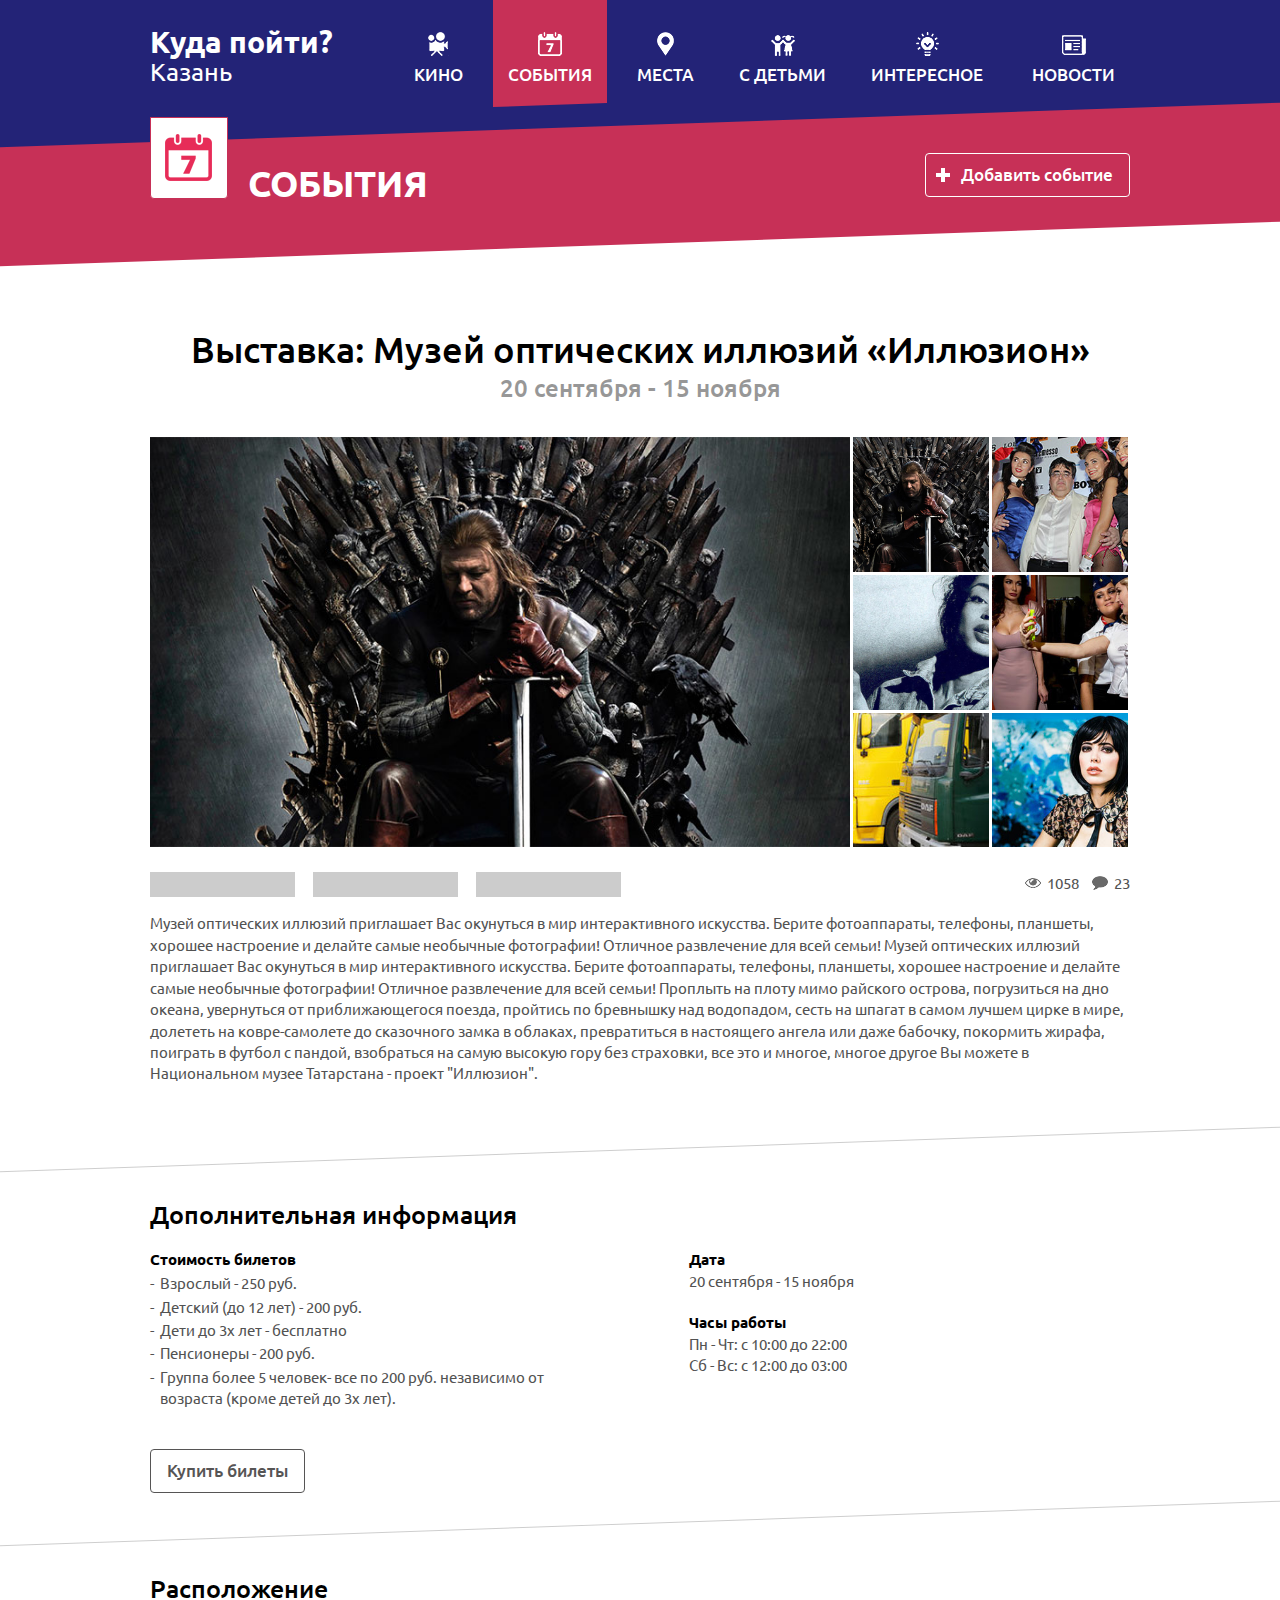
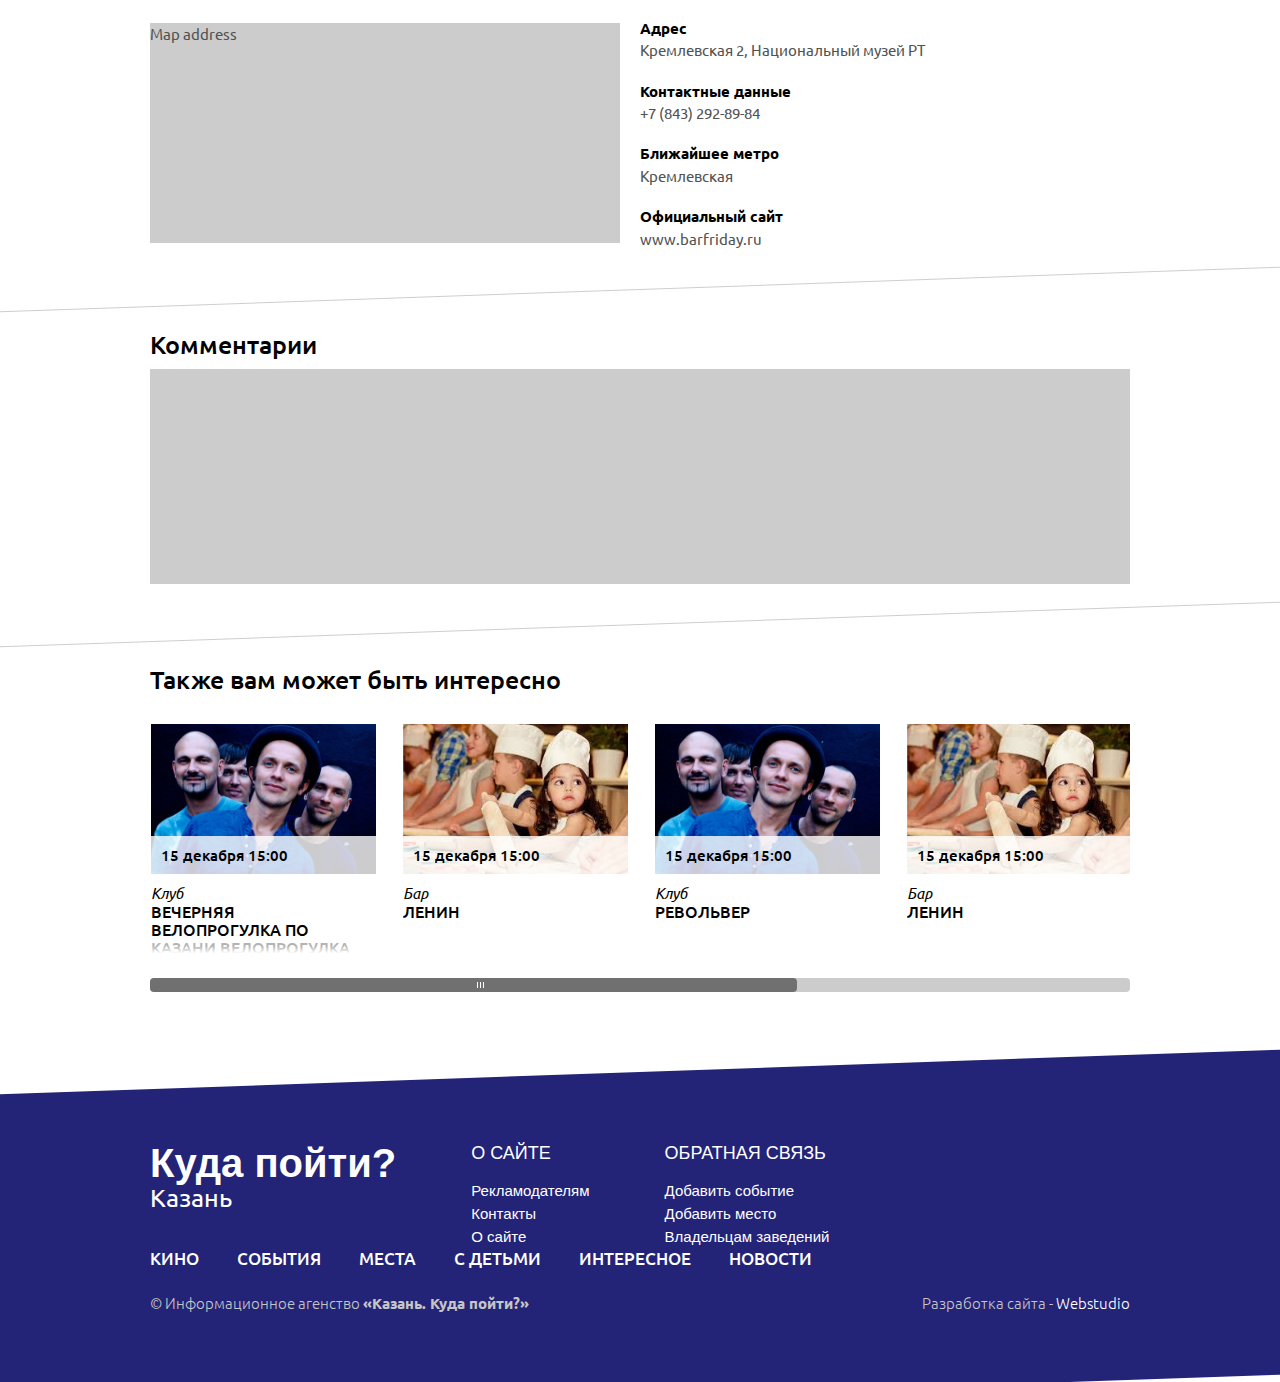
==== commit 957bde8d: "new style" ====
--- a/event-item.html
+++ b/event-item.html
@@ -24,12 +24,12 @@
             </div>
             <nav class="pull-right">
               <ul class="menu-list">
-                <li class="first"><a href="#" class="link-menu">кино</a></li>
-                <li class="second active"><a href="#" class="link-menu">события</a></li>
-                <li class="third"><a href="#" class="link-menu">места</a></li>
-                <li class="fourth"><a href="#" class="link-menu">с детьми</a></li>
-                <li class="five"><a href="#" class="link-menu">интересное</a></li>
-                <li class="six"><a href="#" class="link-menu">новости</a></li>
+                <li class="first"><a href="#" class="link-menu i-cinema">кино</a></li>
+                <li class="second  active"><a href="#" class="link-menu i-calendar">события</a></li>
+                <li class="third"><a href="#" class="link-menu i-map">места</a></li>
+                <li class="fourth"><a href="#" class="link-menu i-child">с детьми</a></li>
+                <li class="five"><a href="#" class="link-menu i-lamp">интересное</a></li>
+                <li class="six"><a href="#" class="link-menu i-news">новости</a></li>
               </ul>
             </nav>  
           </div><!-- end container -->
@@ -37,7 +37,7 @@
         <div class="header-bottom event-bg">  
           <div class="container">
             <div class="pull-left">
-              <h1 class="title-h1">События</h1>
+              <h1 class="title-h1 i-title i-calendar-b-red">События</h1>
             </div>
             <div class="pull-right">
               <button class="btn btn-w">Добавить событие</button>
@@ -95,7 +95,7 @@
                 </div>
               </div>
             </div>
-
+            <div class="skew-line">line</div>
             <div class="info-node">
               <h4 class="title">Дополнительная информация</h4>
               <div class="list-info-node-wrap">
@@ -126,7 +126,7 @@
               </div>  
               <a href="#" class="btn btn-gray">Купить билеты</a>
             </div>
-
+            <div class="skew-line">line</div>
             <div class="addr-node">
               <h4 class="title">Расположение</h4>
 
@@ -156,12 +156,13 @@
                 </div>
               </div>
             </div>
+            <div class="skew-line">line</div>
             <div class="comment-wrap">
               <h4 class="title">Комментарии</h4>
               <div class="comment-plagin">
               </div>
             </div>
-
+            <div class="skew-line">line</div>
             <div class="other-news-wrap">
               <h4 class="title">Также вам может быть интересно</h4>
 
@@ -281,52 +282,54 @@
     </div><!-- end wrapper -->
 
     <footer id="footer">
-      <div class="container">
-        <div class="footer-top">
-          <div class="logo pull-left">
-            <a href="#">Куда пойти? <span>Казань</span></a>
-          </div>
-          <div class="footer-submenu pull-left">
-            <h3>о сайте</h3>
-            <ul class="submenu-list">
-              <li><a href="#">Рекламодателям</a></li>
-              <li><a href="#">Контакты</a></li>
-              <li><a href="#">О сайте</a></li>
-            </ul>
-          </div>
-          <div class="footer-submenu pull-left">
-            <h3>обратная связь</h3>
-            <ul class="submenu-list">
-              <li><a href="#">Добавить событие</a></li>
-              <li><a href="#">Добавить место</a></li>
-              <li><a href="#">Владельцам заведений</a></li>
-            </ul>
-          </div>
-          <div class="vk-wrapper pull-right">
-            <!-- VK Widget -->
-            <div id="vk_groups"></div>
-            <script type="text/javascript">
-            VK.Widgets.Group("vk_groups", {mode: 1, width: "220", height: "400", color1: 'FFFFFF', color2: '2B587A', color3: '5B7FA6'}, 38959783);
-            </script>
-          </div>
-        </div>  
-        <ul class="menu-list-footer">
-          <li><a href="#">кино</a></li>
-          <li><a href="#">события</a></li>
-          <li><a href="#">места</a></li>
-          <li><a href="#">с детьми</a></li>
-          <li><a href="#">интересное</a></li>
-          <li><a href="#">новости</a></li>
-        </ul>
-        <div class="footer-bottom">
-          <div class="pull-left">
-            <p>© Информационное агенство <b>«Казань. Куда пойти?»</b></p>
-          </div>
-          <div class="pull-right">
-            <p>Разработка сайта - <a href="#">Webstudio</a></p>
-          </div>
-        </div>  
-      </div>
+      <div class="footer-inner">
+        <div class="container">
+          <div class="footer-top">
+            <div class="logo pull-left">
+              <a href="#">Куда пойти? <span>Казань</span></a>
+            </div>
+            <div class="footer-submenu pull-left">
+              <h3>о сайте</h3>
+              <ul class="submenu-list">
+                <li><a href="#">Рекламодателям</a></li>
+                <li><a href="#">Контакты</a></li>
+                <li><a href="#">О сайте</a></li>
+              </ul>
+            </div>
+            <div class="footer-submenu pull-left">
+              <h3>обратная связь</h3>
+              <ul class="submenu-list">
+                <li><a href="#">Добавить событие</a></li>
+                <li><a href="#">Добавить место</a></li>
+                <li><a href="#">Владельцам заведений</a></li>
+              </ul>
+            </div>
+            <div class="vk-wrapper pull-right">
+              <!-- VK Widget -->
+              <div id="vk_groups"></div>
+              <script type="text/javascript">
+              VK.Widgets.Group("vk_groups", {mode: 1, width: "220", height: "400", color1: 'FFFFFF', color2: '2B587A', color3: '5B7FA6'}, 38959783);
+              </script>
+            </div>
+          </div>  
+          <ul class="menu-list-footer">
+            <li><a href="#">кино</a></li>
+            <li><a href="#">события</a></li>
+            <li><a href="#">места</a></li>
+            <li><a href="#">с детьми</a></li>
+            <li><a href="#">интересное</a></li>
+            <li><a href="#">новости</a></li>
+          </ul>
+          <div class="footer-bottom">
+            <div class="pull-left">
+              <p>© Информационное агенство <b>«Казань. Куда пойти?»</b></p>
+            </div>
+            <div class="pull-right">
+              <p>Разработка сайта - <a href="#">Webstudio</a></p>
+            </div>
+          </div>  
+        </div>
+      </div>  
     </footer><!-- end footer -->
 
     <!-- <script src="https://ajax.googleapis.com/ajax/libs/jquery/1/jquery.min.js"></script>-->
--- a/style/style.css
+++ b/style/style.css
@@ -417,10 +417,15 @@
 /* Yuk! CSS Hack for IE6 3 pixel bug :( */
 * html .jspCorner { margin: 0 -3px 0 0; }
 
+.other-news-wrap .jspHorizontalBar { bottom: 0; }
+
+.scroll-h .jspDrag:after { content: ""; position: absolute; z-index: 10; top: 50%; left: 50%; display: block; width: 7px; height: 6px; margin: -3px 0 0 3px; background: url("../i/icons/sprites.png"); background-position: -207px -125px; }
+
 .scroll-gray .jspTrack { background: rgba(0, 0, 0, 0.2); }
 .scroll-gray .jspDrag { background: rgba(0, 0, 0, 0.45); }
-
-.film-item { margin: 30px 0; }
+.scroll-gray .jspDrag:after { content: ""; position: absolute; z-index: 10; top: 50%; left: 50%; display: block; width: 7px; height: 6px; margin: -3px 0 0 3px; background: url("../i/icons/sprites.png"); background-position: -264px -214px; }
+
+.film-item { margin: 80px 0 40px 0; }
 
 .film-header { margin: 20px 0 30px 0; }
 .film-header:before, .film-header:after { content: " "; display: table; }
@@ -459,6 +464,8 @@
 
 .film-gallery { height: 150px; background: #ccc; }
 
+.film-shows { margin: 90px 0 20px 0; }
+
 .film-shows-top:before, .film-shows-top:after { content: " "; display: table; }
 .film-shows-top:after { clear: both; }
 .film-shows-top .title { float: left; margin: 10px 0; font: 500 36px/40px "Ubuntu", sans-serif; color: #000; letter-spacing: 0; }
@@ -466,7 +473,6 @@
 
 .film-shows-header:before, .film-shows-header:after { content: " "; display: table; }
 .film-shows-header:after { clear: both; }
-.film-shows-header .tag-list.pull-left { margin-left: -15px; }
 .film-shows-header .btn { padding: 1px 14px; }
 
 .table-cinema td { vertical-align: middle; padding: 10px 0 20px 0; }
@@ -527,16 +533,16 @@
 
 .news-short-list li:last-child { margin: 0; }
 
-.news-node { padding: 60px 0 40px 0; text-align: center; }
+.news-node { padding: 40px 0 40px 0; text-align: center; }
 .news-node .news-item { margin-bottom: 0; }
-.news-node .news-title { margin: 25px 0 5px 0; font: 500 36px/40px "Ubuntu", sans-serif; color: #000; }
+.news-node .news-title { margin: 25px 0; font: 500 36px/40px "Ubuntu", sans-serif; color: #000; }
 .news-node .news-body { padding: 10px 0; border: none; text-align: left; }
 .news-node .news-body .text { margin: 0 0 15px 0; }
 .news-node .news-body-header { padding: 15px 0; }
 .news-node .news-date { color: #8b8b8b; margin: 8px 0; }
 .news-node .news-type { margin: 8px 0; display: inline-block; border: 1px solid #525252; padding: 5px 12px; }
 
-.news-node-date { margin: 0; font: 500 24px/28px "Ubuntu", sans-serif; color: #979797; }
+.news-node-date { margin: -20px 0 0 0; font: 500 24px/28px "Ubuntu", sans-serif; color: #979797; }
 
 .social-wrap { margin: 0 0 0 -15px; }
 .social-wrap div { display: inline-block; vertical-align: top; width: 145px; height: 25px; background: #ccc; margin: 0 0 0 15px; }
@@ -547,6 +553,8 @@
 .content-double .content-left { float: left; width: 66%; }
 .content-double .content-right { float: right; width: 32%; }
 
+.places-bl { padding-top: 40px; }
+
 .pink-bg { background: #f43c7a; }
 .pink-bg .btn-w:hover, .pink-bg .btn-w:active, .pink-bg .btn-w.active { background: #fff; color: #f43c7a; }
 
@@ -556,6 +564,7 @@
 .white-bg { background: #fff; }
 
 .event-bg { background: #c73057; }
+.event-bg .btn-w:hover, .event-bg .btn-w:active, .event-bg .btn-w.active { background: #fff; color: #c73057; }
 
 .yellow-bg { background: #ffb91d; }
 
@@ -585,7 +594,7 @@
 .places-header:before, .places-header:after { content: " "; display: table; }
 .places-header:after { clear: both; }
 
-.places-title { font: italic 300 15px/18px "Ubuntu", sans-serif; }
+.places-title { display: inline-block; font: italic 300 15px/20px "Ubuntu", sans-serif; }
 
 .places-link { position: relative; display: block; color: #000; text-transform: uppercase; font: 500 18px/20px "Ubuntu", sans-serif; height: 60px; overflow: hidden; }
 .places-link:hover, .places-link:focus { color: #000; }
@@ -594,19 +603,18 @@
 .link-black { color: #000; }
 .link-black:hover { color: #000; }
 
-.comment-wrap { margin: 50px 0; }
+.comment-wrap { margin: 80px 0; }
 .comment-wrap .title { margin: 10px 0; color: #000; font: 500 25px/30px "Ubuntu", sans-serif; }
 
 .comment-plagin { height: 215px; background: #ccc; }
 
 .other-news-wrap { margin: 40px 0; }
 .other-news-wrap .title { margin: 10px 0 30px 0; color: #000; font: 500 25px/30px "Ubuntu", sans-serif; }
-.other-news-wrap .jspHorizontalBar { bottom: 0; }
 .other-news-wrap .news-title { position: relative; height: 55px; overflow: hidden; }
 .other-news-wrap .news-title:after { content: ""; position: absolute; z-index: 10; bottom: 0; left: 0; width: 100%; height: 18px; background-image: -webkit-linear-gradient(top, rgba(255, 255, 255, 0.7) 40%, white 80%); background-image: -o-linear-gradient(top, rgba(255, 255, 255, 0.7) 40%, white 80%); background-image: linear-gradient(to bottom, rgba(255, 255, 255, 0.7) 40%, white 80%); background-repeat: repeat-x; filter: progid:DXImageTransform.Microsoft.gradient(startColorstr='#B3FFFFFF', endColorstr='#FFFFFFFF', GradientType=0); }
 .other-news-wrap .news-item { margin-bottom: 5px; }
 
-.list-other-news { white-space: nowrap; margin: 0 0 10px -19px; font-size: 0; }
+.list-other-news { white-space: nowrap; margin: 0 0 40px -19px; font-size: 0; }
 .list-other-news li { margin: 0 0 0 21px; width: 312px; white-space: normal; }
 .list-other-news .news-title { font: 500 16px/18px "Ubuntu", sans-serif; }
 .list-other-news .news-body { padding-bottom: 10px; }
@@ -634,7 +642,7 @@
 .img-thumbnail-item { position: relative; display: block; width: 136px; height: 135px; background: #ccc; overflow: hidden; }
 .img-thumbnail-item img { position: absolute; z-index: 5; height: 100%; width: auto; top: 0; left: 50%; -webkit-transform: translate(-50%, 0); -ms-transform: translate(-50%, 0); -o-transform: translate(-50%, 0); transform: translate(-50%, 0); }
 
-.info-node { margin: 50px 0; }
+.info-node { margin: 50px 0 60px 0; }
 .info-node .title { margin: 10px 0 20px 0; color: #000; font: 500 25px/30px "Ubuntu", sans-serif; }
 
 .list-info-node-wrap { margin: 0 0 20px 0; font-size: 0; }
@@ -648,7 +656,7 @@
 
 .list-info-node-wrap .list-info-node .list-dash li { margin: 2px 0; }
 
-.addr-node { margin: 50px 0; }
+.addr-node { margin: 80px 0; }
 .addr-node .title { margin: 10px 0 20px 0; color: #000; font: 500 25px/30px "Ubuntu", sans-serif; }
 
 .addr-wrap:before, .addr-wrap:after { content: " "; display: table; }
@@ -662,30 +670,63 @@
 .addr-list p { margin: 0; }
 .addr-list p a { color: #525252; }
 
-.photo-gallery-wrap { margin: 50px 0; }
+.photo-gallery-wrap { margin: 70px 0; }
 .photo-gallery-wrap .title { margin: 10px 0 20px 0; color: #000; font: 500 25px/30px "Ubuntu", sans-serif; }
 
 .photo-gallery-inner { overflow: hidden; height: 215px; background: #ccc; }
 
+input.checkbox { position: relative; top: 4px; z-index: 10; width: 20px; height: 20px; margin-left: 15px; cursor: pointer; opacity: 0; filter: alpha(opacity=0); }
+input.checkbox + label { position: relative; z-index: 5; padding-left: 10px; }
+input.checkbox + label:before { content: ""; position: absolute; top: 0; left: -20px; width: 20px; height: 20px; border: 1px solid #565555; background: #fff; }
+
+input.checkbox:checked + label:before { background: #565555; }
+
+.skew-line { font-size: 0; width: 100%; min-width: 1000px; height: 1px; background: #cecece; -webkit-transform: skewX(0) skewY(-2deg); -ms-transform: skewX(0) skewY(-2deg); -o-transform: skewX(0) skewY(-2deg); transform: skewX(0) skewY(-2deg); }
+
+.middle .skew-line { position: absolute; left: 0; }
+
+.scroll-h + .skew-line { margin-top: 30px; }
+
+.film-item + .skew-line { margin-top: 20px; }
+
+.info-node + .skew-line { margin-top: -30px; }
+
+.addr-node + .skew-line { margin-top: -40px; }
+
+.comment-wrap + .skew-line { margin-top: -40px; }
+
+.photo-gallery-wrap + .skew-line { margin-top: -30px; }
+
 .header-top { padding: 0 0 90px 0; background: #232377; }
 
-.header-bottom { padding: 40px 0; }
+.header-bottom { padding: 40px 0 35px 0; }
 .header-bottom .title-h1 { color: #fff; margin: 0; text-transform: uppercase; font: 700 36px/36px "Ubuntu", sans-serif; }
 
+.header-top, .header-bottom { min-width: 1000px; }
 .header-top:before, .header-top:after, .header-bottom:before, .header-bottom:after { content: " "; display: table; }
 .header-top:after, .header-bottom:after { clear: both; }
 
 .header-top .logo a { color: #fff; }
 .header-top .logo a:hover, .header-top .logo a:focus { color: #fff; text-decoration: none; }
 
+.header-bottom { margin-top: -50px; margin-bottom: 20px; -webkit-transform: skewX(0) skewY(-2deg); -ms-transform: skewX(0) skewY(-2deg); -o-transform: skewX(0) skewY(-2deg); transform: skewX(0) skewY(-2deg); }
+.header-bottom .container { -webkit-transform: skewX(0) skewY(2deg); -ms-transform: skewX(0) skewY(2deg); -o-transform: skewX(0) skewY(2deg); transform: skewX(0) skewY(2deg); }
+.header-bottom .btn-w { position: relative; padding-left: 35px; top: -12px; }
+.header-bottom .btn-w:before, .header-bottom .btn-w:after { content: ""; position: absolute; z-index: 10; top: 19px; left: 10px; width: 14px; height: 4px; background: #fff; -webkit-transition: all linear 0.2s; -o-transition: all linear 0.2s; transition: all linear 0.2s; }
+.header-bottom .btn-w:after { left: 15px; top: 14px; width: 4px; height: 14px; }
+
+.blue-bg.header-bottom .btn-w:hover:after, .blue-bg.header-bottom .btn-w:hover:before { background: #54bce3; }
+
+.event-bg.header-bottom .btn-w:hover:after, .event-bg.header-bottom .btn-w:hover:before { background: #c73057; }
+
 .logo { margin: 25px 0 0 0; font: 700 30px/34px "Ubuntu", sans-serif; }
 .logo span { display: block; font: 400 25px/26px "Ubuntu", sans-serif; }
 
 .menu-list { list-style: none; padding: 0; margin: 0; }
 .menu-list li { display: inline-block; vertical-align: top; }
 
-.menu-list li { position: relative; margin: 0 6px; padding: 35px 15px 0 15px; }
-.menu-list li:after { content: ""; position: absolute; z-index: 1; top: -130px; left: 0; width: 100%; height: 120px; background: #54bce3; -webkit-transition: top linear 0.2s; -o-transition: top linear 0.2s; transition: top linear 0.2s; -webkit-transform: skewX(0) skewY(-5deg); -ms-transform: skewX(0) skewY(-5deg); -o-transform: skewX(0) skewY(-5deg); transform: skewX(0) skewY(-5deg); }
+.menu-list li { position: relative; margin: 0 6px; padding: 32px 15px 0 15px; }
+.menu-list li:after { content: ""; position: absolute; z-index: 1; top: -135px; left: 0; width: 100%; height: 125px; background: #54bce3; -webkit-transition: top linear 0.2s; -o-transition: top linear 0.2s; transition: top linear 0.2s; -webkit-transform: skewX(0) skewY(-2deg); -ms-transform: skewX(0) skewY(-2deg); -o-transform: skewX(0) skewY(-2deg); transform: skewX(0) skewY(-2deg); }
 
 .menu-list li.first:after { background: #f43c7a; }
 
@@ -694,6 +735,8 @@
 .menu-list li.fourth:after { background: #6c6fa5; }
 
 .menu-list li.six:after { background: #3eb2fd; }
+
+.menu-list li.five:after { background: #388cf5; }
 
 .menu-list li:hover:after { top: -20px; }
 
@@ -704,23 +747,107 @@
 .link-menu { position: relative; z-index: 5; text-transform: uppercase; color: #fff; font: 500 17px/20px "Ubuntu", sans-serif; }
 .link-menu:hover, .link-menu:focus { color: #fff; text-decoration: none; }
 
+.link-menu:before { content: ""; position: relative; z-index: 10; display: block; background: url("../i/icons/sprites.png"); width: 21px; height: 24px; margin: 0 auto 8px auto; }
+
+.i-cinema:before { background-position: -264px 0; }
+
+.i-calendar:before { width: 24px; background-position: 0 -211px; }
+
+.i-map:before { width: 17px; background-position: -264px -44px; }
+
+.i-child:before { width: 24px; background-position: -87px -208px; }
+
+.i-lamp:before { width: 23px; background-position: -44px -211px; }
+
+.i-news:before { width: 24px; background-position: -131px -208px; }
+
+.i-title { position: relative; padding: 0 0 0 98px; }
+.i-title:after { content: ""; position: absolute; z-index: 10; background: url("../i/icons/sprites.png"); }
+
+.i-title:before { content: ""; position: absolute; z-index: 10; left: 0; bottom: 2px; width: 78px; height: 82px; border-bottom-left-radius: 4px; border-bottom-right-radius: 4px; }
+
+.i-cinema-b:before { border: 1px solid #f43c7a; background: #fff; }
+
+.i-cinema-b:after { top: -30px; left: 20px; width: 37px; height: 45px; background-position: -207px 0; }
+
+.i-calendar-b:before { background: #ffb91d; }
+
+.i-calendar-b:after { top: -31px; left: 15px; width: 47px; height: 47px; background-position: -70px 0; }
+
+.i-calendar-b-red:before { background: #fff; border: 1px solid #c73057; }
+
+.i-calendar-b-red:after { top: -31px; left: 15px; width: 47px; height: 47px; background-position: 0 -253px; }
+
+.i-map-b:before { background: #fff; border: 1px solid #54bce3; }
+
+.i-map-b:after { top: -30px; left: 20px; width: 37px; height: 57px; background-position: -70px -67px; }
+
+.i-lamp-b:before { background: #388cf5; }
+
+.i-lamp-b:after { top: -30px; left: 14px; width: 50px; height: 52px; background-position: 0 0; }
+
+.i-child-b:before { background: #fff; border: 1px solid #6c6fa5; }
+
+.i-child-b:after { top: -28px; left: 14px; width: 48px; height: 42px; background-position: -137px -61px; }
+
+.i-star-b:before { background: #6bc04b; }
+
+.i-star-b:after { top: -28px; left: 17px; width: 41px; height: 39px; background-position: 0 -152px; }
+
+.i-news-b:before { background: #fff; border: 1px solid #5fb4e5; }
+
+.i-news-b:after { top: -27px; left: 14px; width: 50px; height: 41px; background-position: -137px 0; }
+
+.tag-list.i-flag, .tag-list.i-plate, .tag-list.i-rouble, .tag-list.i-watch { position: relative; padding-left: 55px; }
+.tag-list.i-flag:before, .tag-list.i-plate:before, .tag-list.i-rouble:before, .tag-list.i-watch:before { content: ""; position: absolute; z-index: 5; top: 4px; left: 0; width: 35px; height: 35px; background: url("../i/icons/sprites.png"); }
+
+.tag-list.i-plate:before { background-position: -116px -152px; }
+
+.tag-list.i-rouble:before { background-position: -61px -152px; }
+
+.tag-list.i-flag:before { background-position: -207px -65px; }
+
+.tag-list.i-watch:before { background-position: -171px -152px; }
+
+.comment-icon { margin: 0 0 0 10px; }
+
+.comment-icon, .reviewed-icon { position: relative; display: inline-block; padding-left: 22px; }
+.comment-icon:before, .reviewed-icon:before { content: ""; position: absolute; z-index: 5; top: 4px; left: 0; width: 16px; height: 14px; background: url("../i/icons/sprites.png"); }
+
+.comment-icon:before { background-position: -264px -88px; }
+
+.reviewed-icon:before { top: 6px; height: 10px; background-position: -264px -122px; }
+
+.i-rupor { position: relative; padding-left: 35px; }
+.i-rupor:before { content: ""; position: absolute; z-index: 5; top: 1px; left: 0; width: 24px; height: 16px; background: url("../i/icons/sprites.png"); background-position: -175px -211px; }
+
+.i-flag-star { position: relative; }
+.i-flag-star:before { content: ""; position: absolute; z-index: 5; top: 0; left: 20px; width: 39px; height: 60px; background: url("../i/icons/sprites.png"); background-position: 0 -72px; }
+
 .tags-wrap { padding: 20px 0; }
 
 .tag-list { list-style: none; padding: 0; margin: 20px 0; }
-.tag-list li { display: inline-block; margin: 0 0 15px 15px; font: 500 17px/40px "Ubuntu", sans-serif; color: #565555; }
-
-.event-item { overflow: hidden; }
+.tag-list li { display: inline-block; margin: 0 15px 15px 0; font: 500 17px/40px "Ubuntu", sans-serif; color: #565555; }
 
 .event-header { padding: 40px 0 0 0; color: #fff; }
 .event-header:before, .event-header:after { content: " "; display: table; }
 .event-header:after { clear: both; }
-.event-header h3 { margin: 0; text-transform: uppercase; font: 700 36px/50px "Ubuntu", sans-serif; }
+.event-header h3 { margin: 0; text-transform: uppercase; font: 700 36px/36px "Ubuntu", sans-serif; }
 .event-header .btn { margin: 0 0 0 20px; }
 .event-header .btn-last { margin: 0 0 0 70px; }
 
 .event-body { padding: 0 0 40px 0; }
 
 .news-img .events-time { position: absolute; z-index: 10; bottom: 0; left: 0; width: 100%; padding: 10px; font: 500 15px/18px "Ubuntu", sans-serif; color: #000; background: rgba(255, 255, 255, 0.8); }
+
+.skew-bl { -webkit-transform: skewX(0) skewY(-2deg); -ms-transform: skewX(0) skewY(-2deg); -o-transform: skewX(0) skewY(-2deg); transform: skewX(0) skewY(-2deg); }
+.skew-bl .container { -webkit-transform: skewX(0) skewY(2deg); -ms-transform: skewX(0) skewY(2deg); -o-transform: skewX(0) skewY(2deg); transform: skewX(0) skewY(2deg); }
+
+.event-item .pink-bg { margin-top: -50px; }
+
+.event-item .blue-bg, .event-item .interest-bl, .event-item .violet-bg, .event-item .popular-bl, .event-item .news-bl { margin-top: -85px; }
+
+.news-bl { background: #5fb4e5; }
 
 .list-film { margin: 35px 0 35px -16px; white-space: nowrap; }
 .list-film li { width: 180px; margin: 0 0 20px 16px; }
@@ -734,13 +861,17 @@
 .scroll-gray .list-film { margin: 15px 0 35px -16px; }
 .scroll-gray .link-film, .scroll-gray .link-film:hover, .scroll-gray .link-film:focus { color: #000; }
 
-.carousel-wrap { margin: 20px 0 0 0; }
-
-.list-qube { margin: 0 0 0 -2px; padding: 0; list-style: none; font-size: 0; }
-.list-qube li { display: inline-block; vertical-align: top; width: 488px; margin: 0 0 2px 2px; position: relative; height: 215px; overflow: hidden; }
-.list-qube li img { display: block; width: 100%; -webkit-transition: all ease 0.9s; -o-transition: all ease 0.9s; transition: all ease 0.9s; }
-
-.list-qube li:hover img { -webkit-transform: scale(1.1); -ms-transform: scale(1.1); -o-transform: scale(1.1); transform: scale(1.1); }
+.carousel-wrap { margin: 15px 0 0 0; }
+
+.slick-list { height: 460px !important; }
+
+.event-news-item .slick-list { height: 480px !important; }
+
+.list-qube { margin: 0 0 0 -0.2%; padding: 0; list-style: none; font-size: 0; }
+.list-qube li { display: inline-block; vertical-align: top; width: 49.8%; margin: 0 0 2px 0.2%; position: relative; height: 215px; overflow: hidden; }
+.list-qube li img { display: block; width: 100%; -webkit-transition: all ease 0.8s; -o-transition: all ease 0.8s; transition: all ease 0.8s; }
+
+.list-qube li:hover img { -webkit-transform: scale(1.05); -ms-transform: scale(1.05); -o-transform: scale(1.05); transform: scale(1.05); }
 
 .qube-informer { position: absolute; left: 0; bottom: 0; padding: 0 15px 0 0; }
 .qube-informer .pull-left { padding: 10px 5px 10px 0; }
@@ -756,16 +887,24 @@
 .link-qube { display: block; max-width: 345px; white-space: nowrap; overflow: hidden; text-overflow: ellipsis; font: 500 18px/22px "Ubuntu", sans-serif; color: #000; text-transform: uppercase; }
 .link-qube:hover, .link-qube:focus { color: #000; }
 
+.link-qube-wrapper { display: block; }
+
 .blue-bg .link-qube, .blue-bg .qube-type-event, .violet-bg .link-qube, .violet-bg .qube-type-event { color: #fff; }
 
 /* Sticky footer styles----------------- */
 html { position: relative; min-height: 100%; }
 
-body { /* Margin bottom by footer height */ margin-bottom: 300px; }
-
-#footer { position: absolute; bottom: 0; width: 100%; min-width: 1000px; padding: 40px 0; height: 300px; background: #232377; }
+body { /* Margin bottom by footer height */ margin-bottom: 350px; }
+
+body.main-page { margin-bottom: 213px; }
+
+.middle { position: relative; z-index: 18; }
+
+#footer { position: absolute; z-index: 20; bottom: 0; width: 100%; min-width: 1000px; height: 350px; padding: 40px 0 25px 0; overflow: hidden; }
 #footer .footer-top:before, #footer .footer-top:after { content: " "; display: table; }
 #footer .footer-top:after { clear: both; }
+#footer .footer-inner { background: #232377; padding: 70px 0; -webkit-transform: skewX(0) skewY(-2deg); -ms-transform: skewX(0) skewY(-2deg); -o-transform: skewX(0) skewY(-2deg); transform: skewX(0) skewY(-2deg); }
+#footer .container { -webkit-transform: skewX(0) skewY(2deg); -ms-transform: skewX(0) skewY(2deg); -o-transform: skewX(0) skewY(2deg); transform: skewX(0) skewY(2deg); }
 
 .footer-top .logo { margin: 0; font: 700 40px/43px "Ununtu", sans-serif; }
 
